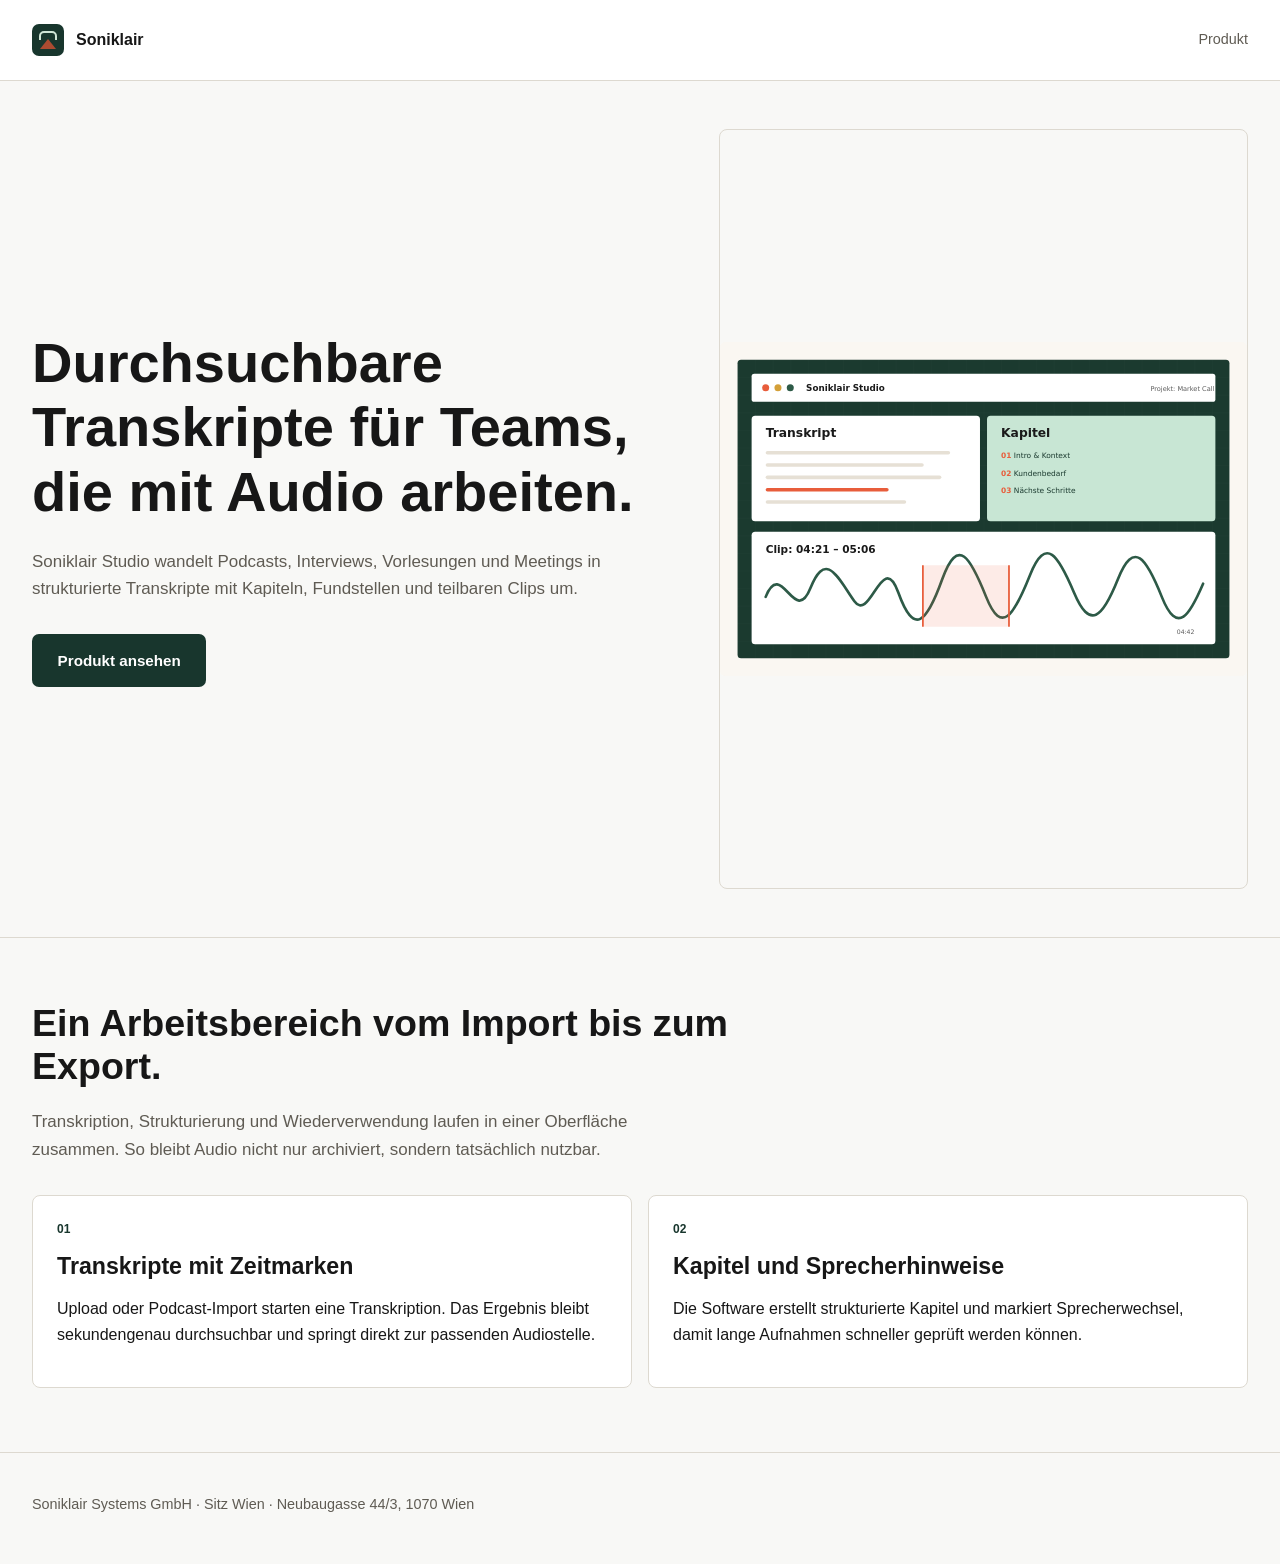
==== index.html @ b483c59d "add brand assets and landing page shell" ====
<!doctype html>
<html lang="de-AT">
  <head>
    <meta charset="utf-8">
    <meta name="viewport" content="width=device-width, initial-scale=1">
    <title>Soniklair Studio | Audio-Intelligence SaaS aus Wien</title>
    <meta name="description" content="Soniklair Studio transkribiert Podcasts, Meetings und Vorlesungen, erzeugt Kapitel und macht Clips teilbar.">
    <link rel="stylesheet" href="styles.css">
  </head>
  <body data-page="home">
    <header class="site-header">
      <nav class="nav">
        <a class="brand" href="index.html">
          <span class="brand-mark"></span>Soniklair
        </a>
        <div class="nav-links">
          <a href="#produkt">Produkt</a>
        </div>
      </nav>
    </header>

    <main id="main">
      <section class="hero band">
        <div class="hero-copy">
          <h1>Durchsuchbare Transkripte für Teams, die mit Audio arbeiten.</h1>
          <p class="lead">Soniklair Studio wandelt Podcasts, Interviews, Vorlesungen und Meetings in strukturierte Transkripte mit Kapiteln, Fundstellen und teilbaren Clips um.</p>
          <div class="hero-actions">
            <a class="button primary" href="#produkt">Produkt ansehen</a>
          </div>
        </div>
        <figure class="hero-media">
          <img src="assets/soniklair-studio.svg" alt="Stilisierte Oberfläche von Soniklair Studio mit Transkript, Kapiteln und Clip-Auswahl" width="1200" height="760">
        </figure>
      </section>

      <section class="band product" id="produkt">
        <div class="section-heading">
          <h2>Ein Arbeitsbereich vom Import bis zum Export.</h2>
          <p class="lead">Transkription, Strukturierung und Wiederverwendung laufen in einer Oberfläche zusammen. So bleibt Audio nicht nur archiviert, sondern tatsächlich nutzbar.</p>
        </div>
        <div class="feature-grid">
          <article>
            <span class="number">01</span>
            <h3>Transkripte mit Zeitmarken</h3>
            <p>Upload oder Podcast-Import starten eine Transkription. Das Ergebnis bleibt sekundengenau durchsuchbar und springt direkt zur passenden Audiostelle.</p>
          </article>
          <article>
            <span class="number">02</span>
            <h3>Kapitel und Sprecherhinweise</h3>
            <p>Die Software erstellt strukturierte Kapitel und markiert Sprecherwechsel, damit lange Aufnahmen schneller geprüft werden können.</p>
          </article>
        </div>
      </section>
    </main>

    <footer class="site-footer">
      <p>Soniklair Systems GmbH · Sitz Wien · Neubaugasse 44/3, 1070 Wien</p>
    </footer>
  </body>
</html>
---- styles.css ----
:root {
  color-scheme: light;
  --paper: #f8f8f6;
  --paper-2: #efeee9;
  --ink: #171717;
  --muted: #5f5b53;
  --line: #ddd9d0;
  --forest: #18362d;
  --forest-light: #2d5144;
  --mint: #cfe5d6;
  --surface: #ffffff;
  --max: 1280px;
  --radius: 8px;
  --font-sans: "Avenir Next", "Helvetica Neue", Helvetica, sans-serif;
  --font-serif: "Avenir Next", "Helvetica Neue", Helvetica, sans-serif;
}

* {
  box-sizing: border-box;
}

body {
  margin: 0;
  background: var(--paper);
  color: var(--ink);
  font-family: var(--font-sans);
  font-size: 16px;
  line-height: 1.6;
}

img {
  display: block;
  max-width: 100%;
}

a {
  color: var(--forest);
  text-decoration-thickness: 1px;
  text-underline-offset: 0.25em;
}

.site-header {
  position: sticky;
  top: 0;
  z-index: 10;
  border-bottom: 1px solid var(--line);
  background: rgba(255, 255, 255, 0.96);
}

.nav {
  max-width: var(--max);
  margin: 0 auto;
  padding: 1rem 2rem;
  display: flex;
  align-items: center;
  justify-content: space-between;
  gap: 1.5rem;
}

.brand {
  display: inline-flex;
  align-items: center;
  gap: 0.75rem;
  min-height: 48px;
  color: var(--ink);
  font-size: 1rem;
  font-weight: 700;
  text-decoration: none;
}

.brand-mark {
  position: relative;
  width: 32px;
  height: 32px;
  border-radius: 7px;
  background: var(--forest);
  overflow: hidden;
}

.brand-mark::before {
  content: "";
  position: absolute;
  inset: 7px;
  border: 2px solid var(--mint);
  border-radius: 5px;
  clip-path: polygon(0 0, 100% 0, 100% 50%, 0 50%);
}

.brand-mark::after {
  content: "";
  position: absolute;
  bottom: 7px;
  left: 50%;
  transform: translateX(-50%);
  width: 16px;
  height: 10px;
  background: #ab4b31;
  clip-path: polygon(0 100%, 50% 0, 100% 100%);
}

.nav-links {
  display: flex;
  gap: 1rem;
}

.nav-links a {
  color: var(--muted);
  font-size: 0.9rem;
  font-weight: 500;
  text-decoration: none;
}

.band {
  max-width: var(--max);
  margin: 0 auto;
  padding: 4rem 2rem;
}

.hero {
  display: grid;
  grid-template-columns: 1.1fr 0.9fr;
  align-items: center;
  gap: 2.5rem;
  padding-top: 3rem;
  padding-bottom: 3rem;
  border-bottom: 1px solid var(--line);
}

.hero-copy {
  max-width: 640px;
}

h1,
h2,
h3 {
  margin-top: 0;
  color: var(--ink);
  line-height: 1.15;
}

h1 {
  margin-bottom: 1.5rem;
  font-family: var(--font-serif);
  font-size: 3.5rem;
  font-weight: 650;
}

h2 {
  margin-bottom: 1.25rem;
  font-family: var(--font-serif);
  font-size: 2.35rem;
  font-weight: 650;
}

h3 {
  margin-bottom: 0.75rem;
  font-size: 1.45rem;
  font-weight: 600;
}

.lead {
  max-width: 640px;
  margin: 0 0 2rem;
  color: var(--muted);
  font-size: 1.06rem;
}

.button {
  min-height: 52px;
  display: inline-flex;
  align-items: center;
  justify-content: center;
  border-radius: 7px;
  padding: 0.9rem 1.6rem;
  background: var(--forest);
  color: white;
  font-size: 0.95rem;
  font-weight: 600;
  text-decoration: none;
}

.hero-media {
  margin: 0;
}

.hero-media img {
  border: 1px solid var(--line);
  border-radius: var(--radius);
}

.section-heading {
  max-width: 760px;
  margin-bottom: 2rem;
}

.feature-grid {
  display: grid;
  grid-template-columns: repeat(2, minmax(0, 1fr));
  gap: 1rem;
}

.feature-grid article {
  padding: 1.5rem;
  background: var(--surface);
  border: 1px solid var(--line);
  border-radius: var(--radius);
}

.number {
  display: block;
  margin-bottom: 0.9rem;
  color: var(--forest);
  font-size: 0.75rem;
  font-weight: 700;
}

.site-footer {
  max-width: var(--max);
  margin: 0 auto;
  padding: 2.5rem 2rem 3rem;
  border-top: 1px solid var(--line);
}

.site-footer p {
  margin: 0;
  color: var(--muted);
  font-size: 0.9rem;
}

@media (max-width: 960px) {
  .hero {
    grid-template-columns: 1fr;
  }
}

@media (max-width: 640px) {
  .band {
    padding: 3rem 1rem;
  }

  .nav {
    padding: 0.75rem 1rem;
  }

  .feature-grid {
    grid-template-columns: 1fr;
  }

  h1 {
    font-size: 2.5rem;
  }

  h2 {
    font-size: 1.9rem;
  }
}
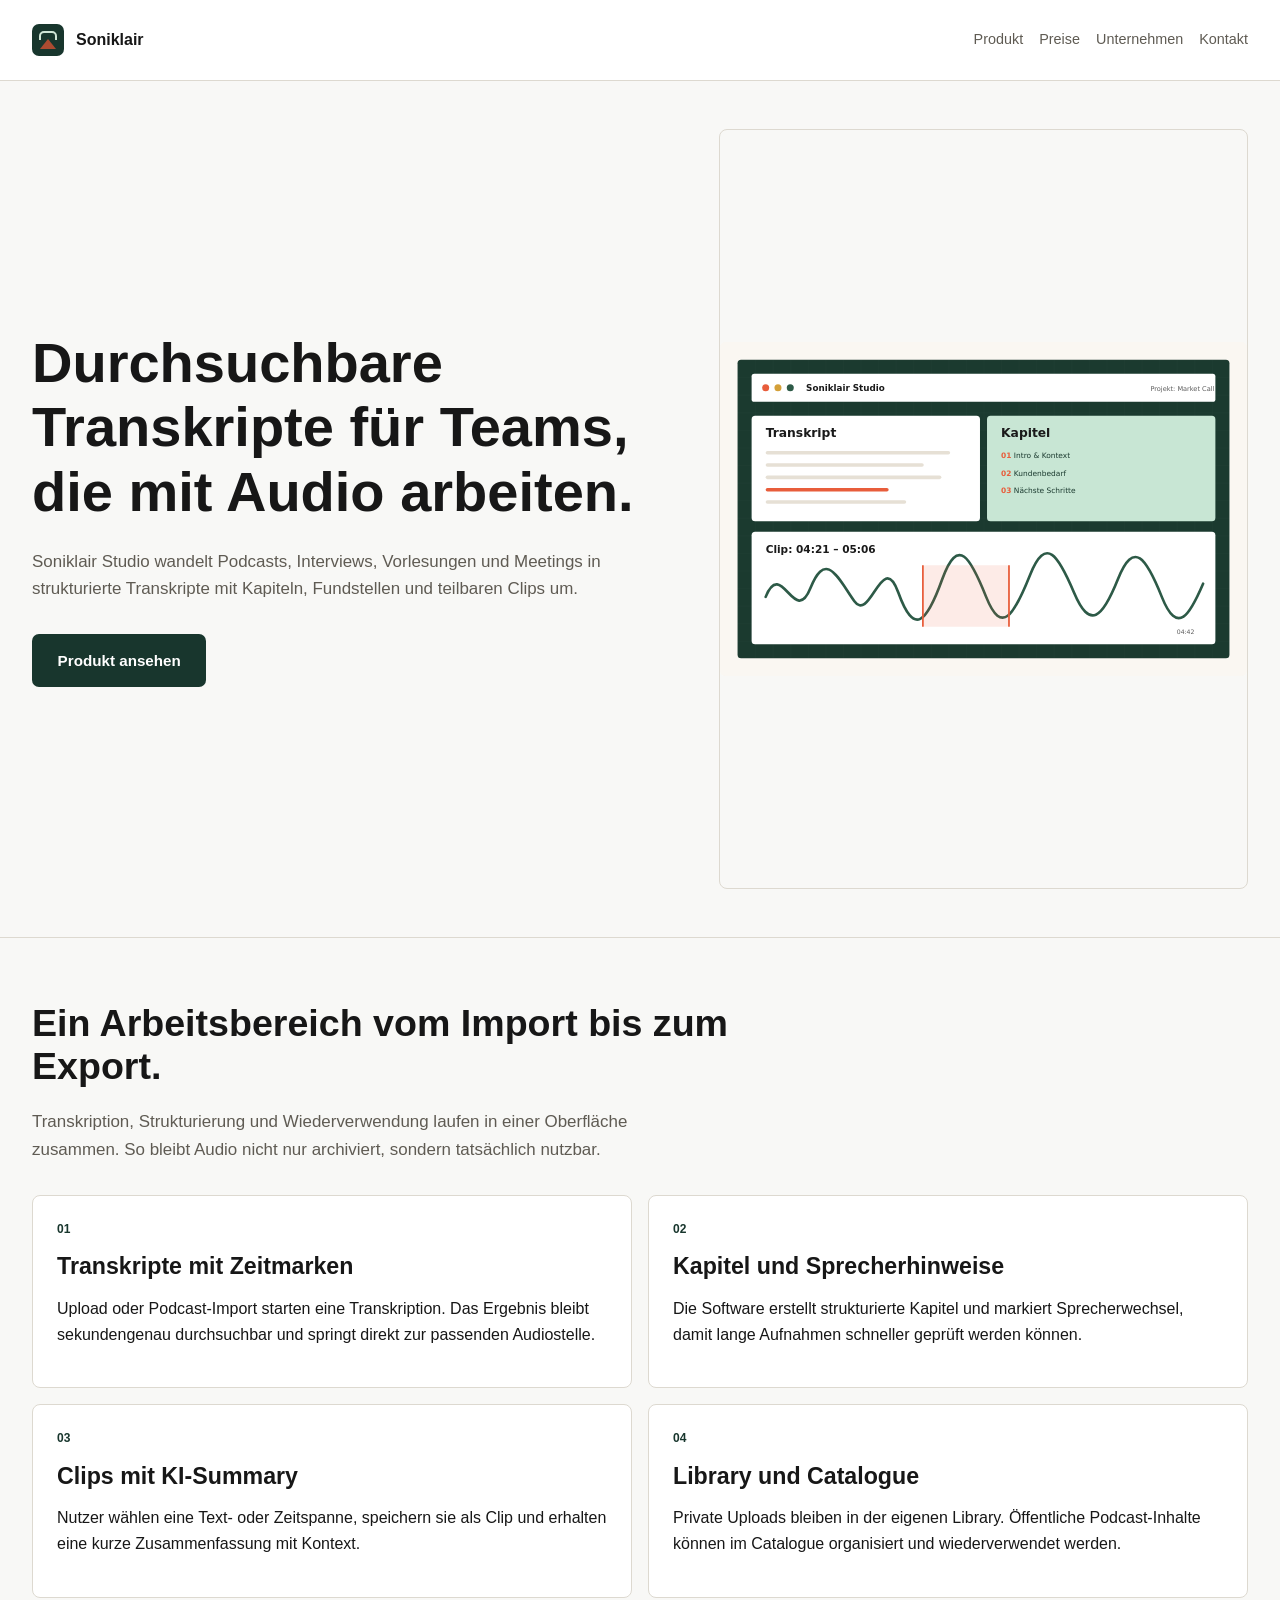
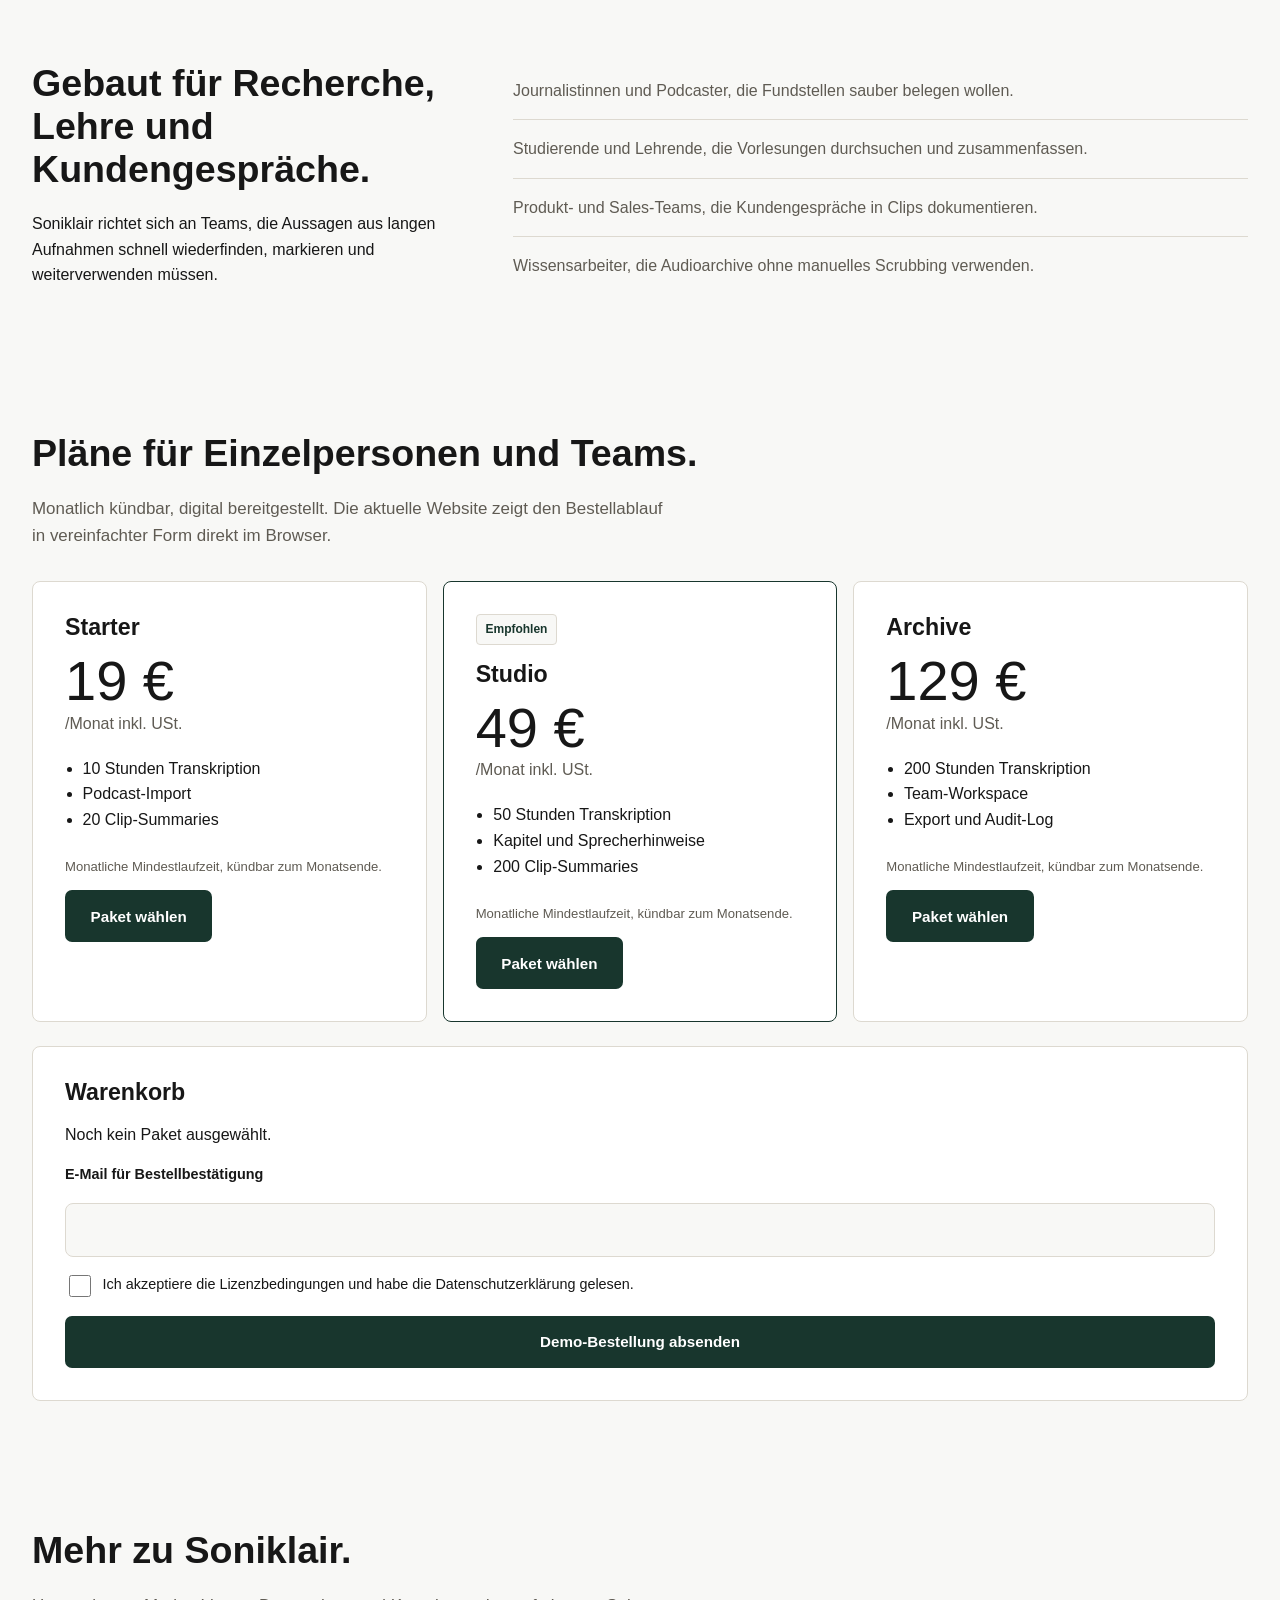
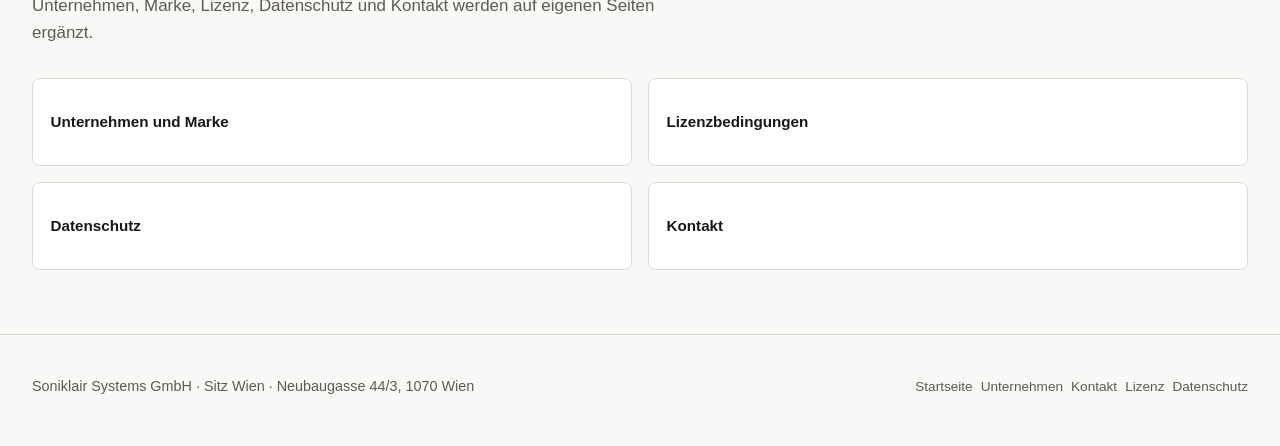
==== commit ee181447: "build pricing section and supporting pages nav" ====
--- a/index.html
+++ b/index.html
@@ -15,6 +15,9 @@
         </a>
         <div class="nav-links">
           <a href="#produkt">Produkt</a>
+          <a href="#shop">Preise</a>
+          <a href="about.html">Unternehmen</a>
+          <a href="contact.html">Kontakt</a>
         </div>
       </nav>
     </header>
@@ -49,12 +52,111 @@
             <h3>Kapitel und Sprecherhinweise</h3>
             <p>Die Software erstellt strukturierte Kapitel und markiert Sprecherwechsel, damit lange Aufnahmen schneller geprüft werden können.</p>
           </article>
+          <article>
+            <span class="number">03</span>
+            <h3>Clips mit KI-Summary</h3>
+            <p>Nutzer wählen eine Text- oder Zeitspanne, speichern sie als Clip und erhalten eine kurze Zusammenfassung mit Kontext.</p>
+          </article>
+          <article>
+            <span class="number">04</span>
+            <h3>Library und Catalogue</h3>
+            <p>Private Uploads bleiben in der eigenen Library. Öffentliche Podcast-Inhalte können im Catalogue organisiert und wiederverwendet werden.</p>
+          </article>
+        </div>
+      </section>
+
+      <section class="band proof">
+        <div>
+          <h2>Gebaut für Recherche, Lehre und Kundengespräche.</h2>
+          <p>Soniklair richtet sich an Teams, die Aussagen aus langen Aufnahmen schnell wiederfinden, markieren und weiterverwenden müssen.</p>
+        </div>
+        <ul class="proof-list">
+          <li>Journalistinnen und Podcaster, die Fundstellen sauber belegen wollen.</li>
+          <li>Studierende und Lehrende, die Vorlesungen durchsuchen und zusammenfassen.</li>
+          <li>Produkt- und Sales-Teams, die Kundengespräche in Clips dokumentieren.</li>
+          <li>Wissensarbeiter, die Audioarchive ohne manuelles Scrubbing verwenden.</li>
+        </ul>
+      </section>
+
+      <section class="band shop" id="shop">
+        <div class="section-heading">
+          <h2>Pläne für Einzelpersonen und Teams.</h2>
+          <p class="lead">Monatlich kündbar, digital bereitgestellt. Die aktuelle Website zeigt den Bestellablauf in vereinfachter Form direkt im Browser.</p>
+        </div>
+        <div class="pricing-grid">
+          <article class="price-card">
+            <h3>Starter</h3>
+            <p class="price">19 €<span>/Monat inkl. USt.</span></p>
+            <ul>
+              <li>10 Stunden Transkription</li>
+              <li>Podcast-Import</li>
+              <li>20 Clip-Summaries</li>
+            </ul>
+            <p class="price-term">Monatliche Mindestlaufzeit, kündbar zum Monatsende.</p>
+            <button class="button primary" type="button">Paket wählen</button>
+          </article>
+          <article class="price-card recommended">
+            <p class="badge">Empfohlen</p>
+            <h3>Studio</h3>
+            <p class="price">49 €<span>/Monat inkl. USt.</span></p>
+            <ul>
+              <li>50 Stunden Transkription</li>
+              <li>Kapitel und Sprecherhinweise</li>
+              <li>200 Clip-Summaries</li>
+            </ul>
+            <p class="price-term">Monatliche Mindestlaufzeit, kündbar zum Monatsende.</p>
+            <button class="button primary" type="button">Paket wählen</button>
+          </article>
+          <article class="price-card">
+            <h3>Archive</h3>
+            <p class="price">129 €<span>/Monat inkl. USt.</span></p>
+            <ul>
+              <li>200 Stunden Transkription</li>
+              <li>Team-Workspace</li>
+              <li>Export und Audit-Log</li>
+            </ul>
+            <p class="price-term">Monatliche Mindestlaufzeit, kündbar zum Monatsende.</p>
+            <button class="button primary" type="button">Paket wählen</button>
+          </article>
+        </div>
+        <aside class="checkout">
+          <h3>Warenkorb</h3>
+          <p>Noch kein Paket ausgewählt.</p>
+          <form class="checkout-form">
+            <label for="email">E-Mail für Bestellbestätigung</label>
+            <input id="email" name="email" type="email" autocomplete="email" required>
+            <label class="checkbox">
+              <input type="checkbox" required>
+              <span>Ich akzeptiere die Lizenzbedingungen und habe die Datenschutzerklärung gelesen.</span>
+            </label>
+            <button class="button primary" type="submit">Demo-Bestellung absenden</button>
+          </form>
+        </aside>
+      </section>
+
+      <section class="band compliance">
+        <div class="section-heading">
+          <h2>Mehr zu Soniklair.</h2>
+          <p class="lead">Unternehmen, Marke, Lizenz, Datenschutz und Kontakt werden auf eigenen Seiten ergänzt.</p>
+        </div>
+        <div class="compliance-grid">
+          <a href="about.html">Unternehmen und Marke</a>
+          <a href="license.html">Lizenzbedingungen</a>
+          <a href="privacy.html">Datenschutz</a>
+          <a href="contact.html">Kontakt</a>
         </div>
       </section>
     </main>
 
     <footer class="site-footer">
       <p>Soniklair Systems GmbH · Sitz Wien · Neubaugasse 44/3, 1070 Wien</p>
+      <nav>
+        <a href="index.html">Startseite</a>
+        <a href="about.html">Unternehmen</a>
+        <a href="contact.html">Kontakt</a>
+        <a href="license.html">Lizenz</a>
+        <a href="privacy.html">Datenschutz</a>
+      </nav>
     </footer>
   </body>
 </html>
--- a/styles.css
+++ b/styles.css
@@ -174,6 +174,8 @@
   padding: 0.9rem 1.6rem;
   background: var(--forest);
   color: white;
+  border: none;
+  cursor: pointer;
   font-size: 0.95rem;
   font-weight: 600;
   text-decoration: none;
@@ -214,10 +216,153 @@
   font-weight: 700;
 }
 
+.proof {
+  display: grid;
+  grid-template-columns: 0.75fr 1.25fr;
+  gap: 2.5rem;
+  padding-top: 0;
+}
+
+.proof-list {
+  margin: 0;
+  padding: 0;
+  list-style: none;
+}
+
+.proof-list li {
+  padding: 1rem 0;
+  border-bottom: 1px solid var(--line);
+  color: var(--muted);
+}
+
+.proof-list li:last-child {
+  border-bottom: none;
+}
+
+.pricing-grid {
+  display: grid;
+  grid-template-columns: repeat(3, minmax(0, 1fr));
+  gap: 1rem;
+}
+
+.price-card,
+.checkout,
+.compliance-grid a {
+  background: var(--surface);
+  border: 1px solid var(--line);
+  border-radius: var(--radius);
+}
+
+.price-card {
+  padding: 2rem;
+}
+
+.price-card.recommended {
+  border-color: var(--forest);
+}
+
+.badge {
+  display: inline-block;
+  margin: 0 0 1rem;
+  padding: 0.3rem 0.55rem;
+  border: 1px solid var(--line);
+  border-radius: 4px;
+  background: var(--paper);
+  color: var(--forest);
+  font-size: 0.75rem;
+  font-weight: 600;
+}
+
+.price {
+  margin: 0 0 1.5rem;
+  font-family: var(--font-serif);
+  font-size: 3.5rem;
+  line-height: 1;
+}
+
+.price span {
+  display: block;
+  margin-top: 0.4rem;
+  color: var(--muted);
+  font-family: var(--font-sans);
+  font-size: 1rem;
+}
+
+.price-card ul {
+  margin: 0 0 1.5rem;
+  padding-left: 1.1rem;
+}
+
+.price-term {
+  color: var(--muted);
+  font-size: 0.82rem;
+}
+
+.checkout {
+  margin-top: 1.5rem;
+  padding: 2rem;
+}
+
+.checkout-form {
+  display: grid;
+  gap: 1rem;
+}
+
+label {
+  font-size: 0.9rem;
+  font-weight: 600;
+}
+
+input {
+  width: 100%;
+  min-height: 52px;
+  padding: 0.85rem 1rem;
+  border: 1px solid var(--line);
+  border-radius: var(--radius);
+  background: var(--paper);
+  color: var(--ink);
+  font: inherit;
+}
+
+.checkbox {
+  display: grid;
+  grid-template-columns: 24px minmax(0, 1fr);
+  gap: 0.85rem;
+  align-items: start;
+  font-weight: 500;
+}
+
+.checkbox input {
+  width: 22px;
+  min-height: 22px;
+  margin-top: 0.1rem;
+}
+
+.compliance-grid {
+  display: grid;
+  grid-template-columns: repeat(2, minmax(0, 1fr));
+  gap: 1rem;
+}
+
+.compliance-grid a {
+  min-height: 88px;
+  display: flex;
+  align-items: center;
+  padding: 1rem 1.1rem;
+  color: var(--ink);
+  font-size: 0.95rem;
+  font-weight: 600;
+  text-decoration: none;
+}
+
 .site-footer {
   max-width: var(--max);
   margin: 0 auto;
   padding: 2.5rem 2rem 3rem;
+  display: flex;
+  align-items: center;
+  justify-content: space-between;
+  gap: 2rem;
   border-top: 1px solid var(--line);
 }
 
@@ -225,12 +370,30 @@
   margin: 0;
   color: var(--muted);
   font-size: 0.9rem;
+}
+
+.site-footer nav {
+  display: flex;
+  flex-wrap: wrap;
+  gap: 0.5rem;
+}
+
+.site-footer a {
+  color: var(--muted);
+  font-size: 0.85rem;
+  font-weight: 500;
+  text-decoration: none;
 }
 
 @media (max-width: 960px) {
   .hero {
     grid-template-columns: 1fr;
   }
+
+  .proof,
+  .pricing-grid {
+    grid-template-columns: 1fr;
+  }
 }
 
 @media (max-width: 640px) {
@@ -246,6 +409,10 @@
     grid-template-columns: 1fr;
   }
 
+  .compliance-grid {
+    grid-template-columns: 1fr;
+  }
+
   h1 {
     font-size: 2.5rem;
   }
@@ -253,4 +420,9 @@
   h2 {
     font-size: 1.9rem;
   }
-}
+
+  .site-footer {
+    flex-direction: column;
+    align-items: flex-start;
+  }
+}
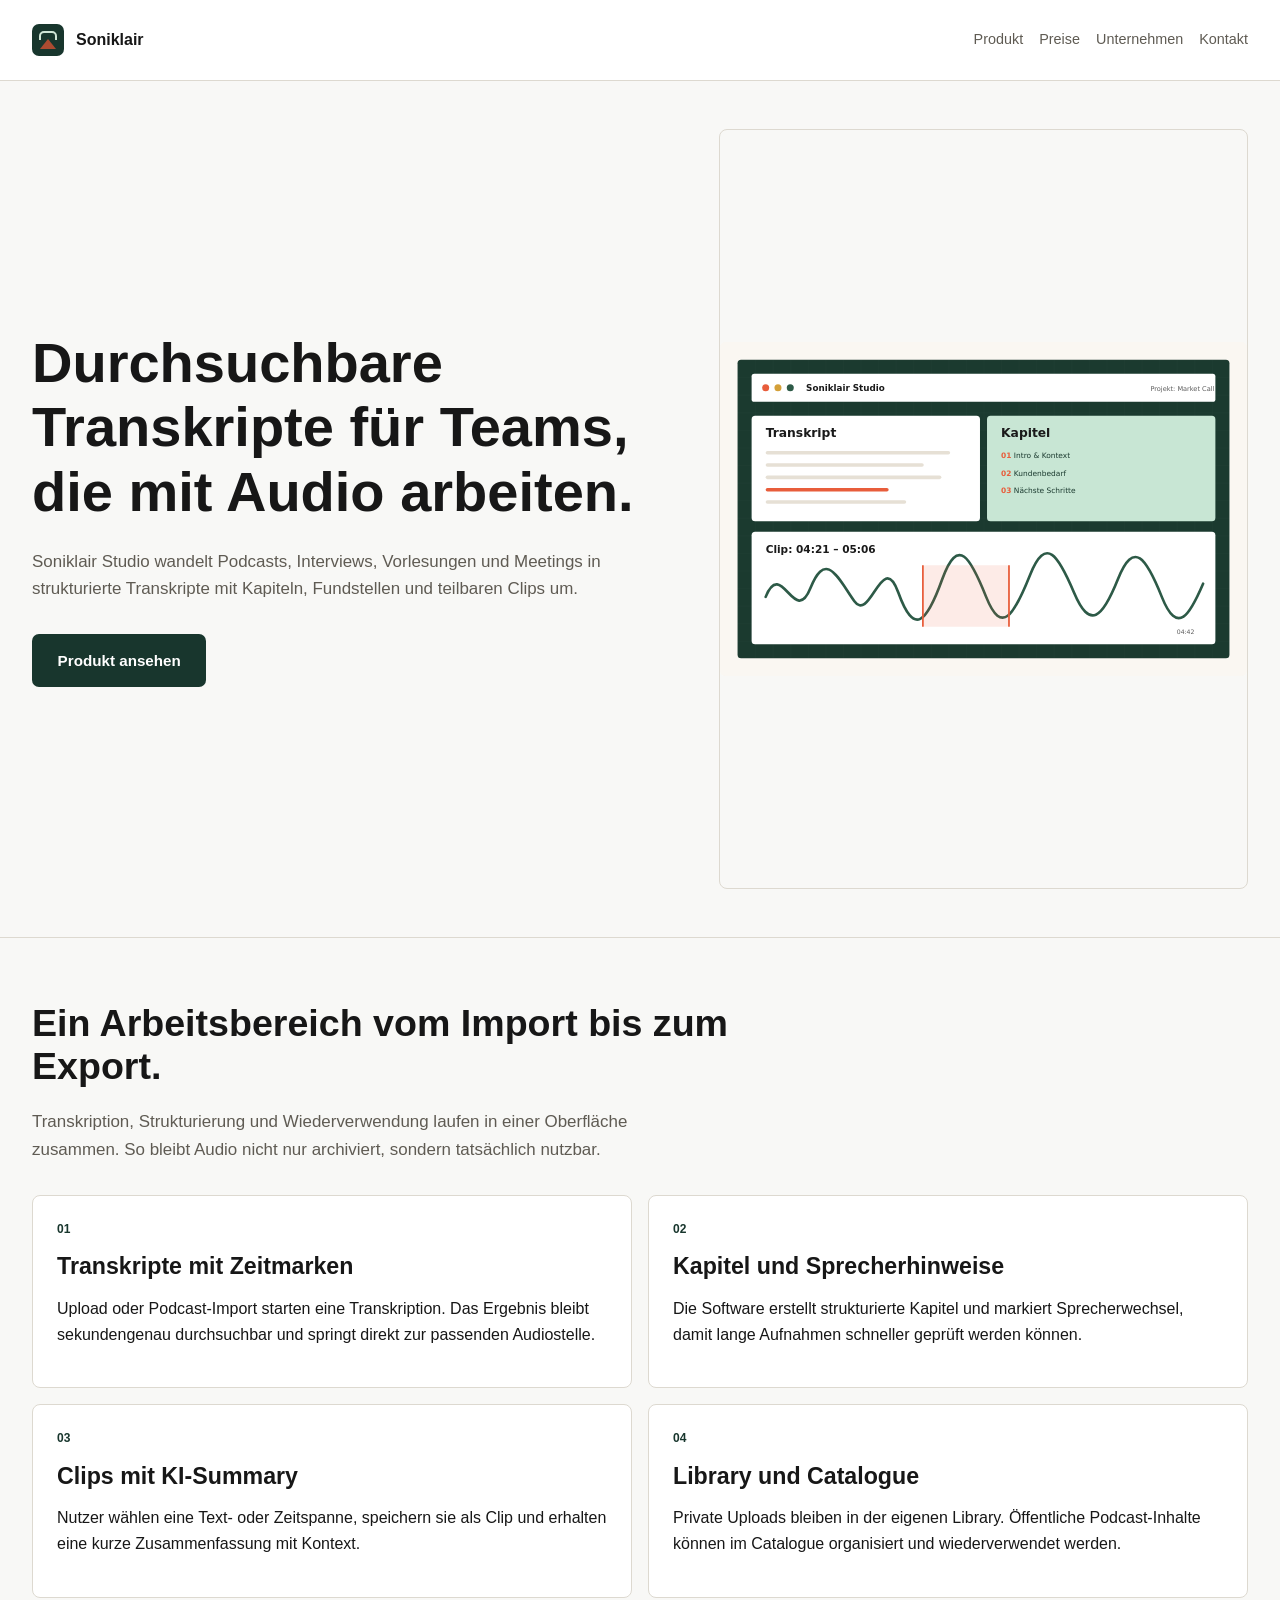
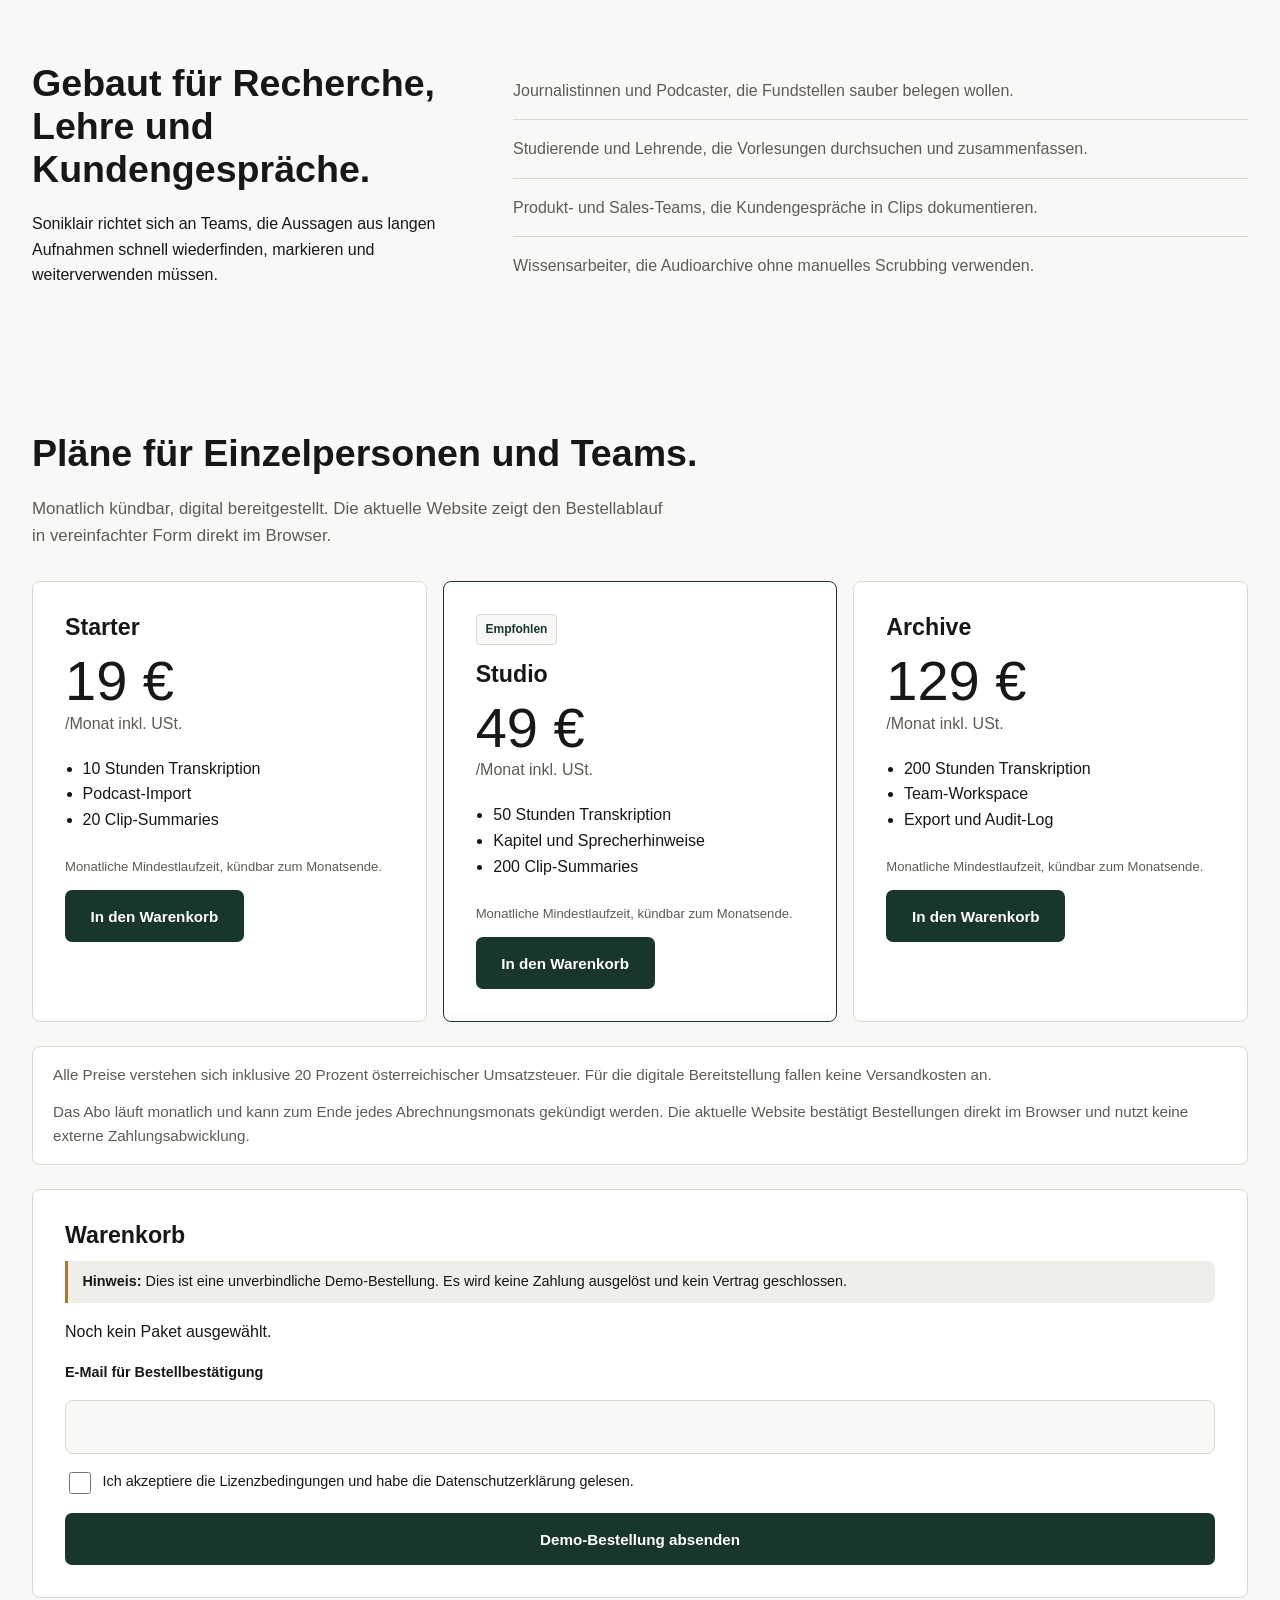
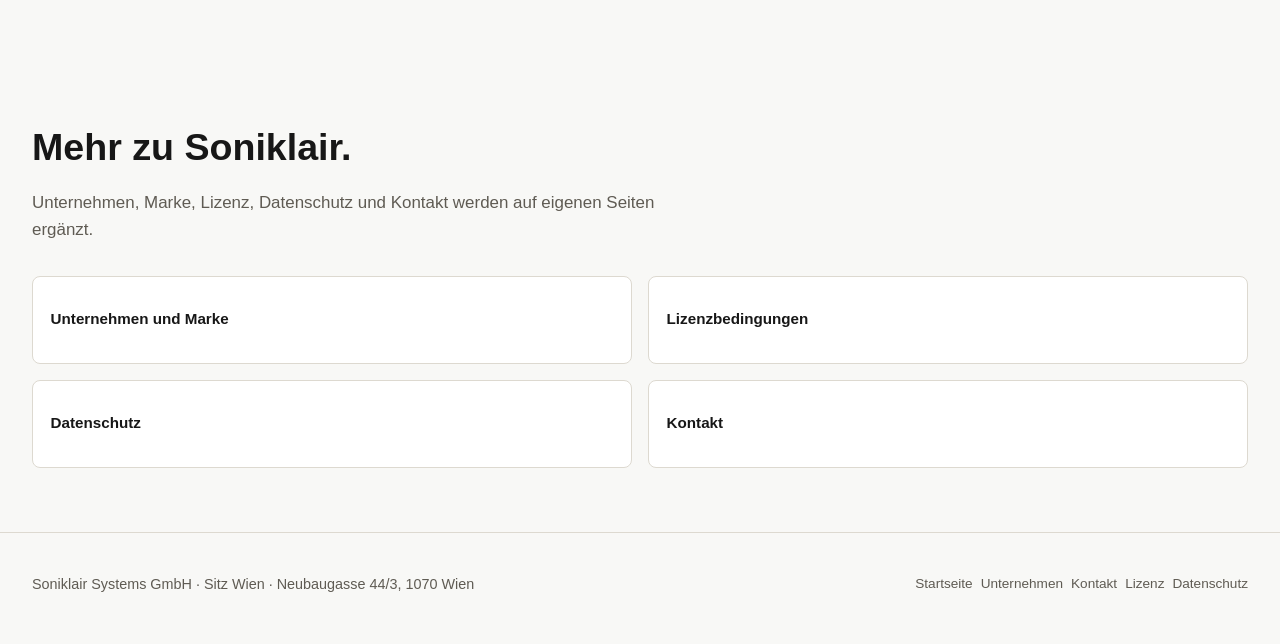
==== commit 737763de: "wire checkout demo interactions" ====
--- a/index.html
+++ b/index.html
@@ -84,7 +84,7 @@
           <p class="lead">Monatlich kündbar, digital bereitgestellt. Die aktuelle Website zeigt den Bestellablauf in vereinfachter Form direkt im Browser.</p>
         </div>
         <div class="pricing-grid">
-          <article class="price-card">
+          <article class="price-card" data-plan="Starter" data-price="19">
             <h3>Starter</h3>
             <p class="price">19 €<span>/Monat inkl. USt.</span></p>
             <ul>
@@ -93,9 +93,9 @@
               <li>20 Clip-Summaries</li>
             </ul>
             <p class="price-term">Monatliche Mindestlaufzeit, kündbar zum Monatsende.</p>
-            <button class="button primary" type="button">Paket wählen</button>
+            <button class="button primary add-plan" type="button">In den Warenkorb</button>
           </article>
-          <article class="price-card recommended">
+          <article class="price-card recommended" data-plan="Studio" data-price="49">
             <p class="badge">Empfohlen</p>
             <h3>Studio</h3>
             <p class="price">49 €<span>/Monat inkl. USt.</span></p>
@@ -105,9 +105,9 @@
               <li>200 Clip-Summaries</li>
             </ul>
             <p class="price-term">Monatliche Mindestlaufzeit, kündbar zum Monatsende.</p>
-            <button class="button primary" type="button">Paket wählen</button>
+            <button class="button primary add-plan" type="button">In den Warenkorb</button>
           </article>
-          <article class="price-card">
+          <article class="price-card" data-plan="Archive" data-price="129">
             <h3>Archive</h3>
             <p class="price">129 €<span>/Monat inkl. USt.</span></p>
             <ul>
@@ -116,21 +116,35 @@
               <li>Export und Audit-Log</li>
             </ul>
             <p class="price-term">Monatliche Mindestlaufzeit, kündbar zum Monatsende.</p>
-            <button class="button primary" type="button">Paket wählen</button>
+            <button class="button primary add-plan" type="button">In den Warenkorb</button>
           </article>
+        </div>
+        <div class="shop-legal-note">
+          <p>Alle Preise verstehen sich inklusive 20 Prozent österreichischer Umsatzsteuer. Für die digitale Bereitstellung fallen keine Versandkosten an.</p>
+          <p>Das Abo läuft monatlich und kann zum Ende jedes Abrechnungsmonats gekündigt werden. Die aktuelle Website bestätigt Bestellungen direkt im Browser und nutzt keine externe Zahlungsabwicklung.</p>
         </div>
         <aside class="checkout">
           <h3>Warenkorb</h3>
-          <p>Noch kein Paket ausgewählt.</p>
-          <form class="checkout-form">
+          <p class="checkout-demo-notice"><strong>Hinweis:</strong> Dies ist eine unverbindliche Demo-Bestellung. Es wird keine Zahlung ausgelöst und kein Vertrag geschlossen.</p>
+          <p id="cart-state">Noch kein Paket ausgewählt.</p>
+          <form class="checkout-form" id="checkout-form">
             <label for="email">E-Mail für Bestellbestätigung</label>
             <input id="email" name="email" type="email" autocomplete="email" required>
+            <div class="order-summary" id="order-summary" hidden>
+              <p class="order-summary-title">Bestellzusammenfassung</p>
+              <ul class="order-summary-list">
+                <li>Paket: <strong id="summary-plan">-</strong></li>
+                <li>Monatlicher Preis: <strong id="summary-price">-</strong> inkl. 20 % USt.</li>
+                <li>Mindestlaufzeit: monatlich, kündbar zum Monatsende</li>
+              </ul>
+            </div>
             <label class="checkbox">
               <input type="checkbox" required>
               <span>Ich akzeptiere die Lizenzbedingungen und habe die Datenschutzerklärung gelesen.</span>
             </label>
             <button class="button primary" type="submit">Demo-Bestellung absenden</button>
           </form>
+          <p class="form-message" id="order-message"></p>
         </aside>
       </section>
 
@@ -158,5 +172,6 @@
         <a href="privacy.html">Datenschutz</a>
       </nav>
     </footer>
+    <script src="script.js"></script>
   </body>
 </html>
--- a/styles.css
+++ b/styles.css
@@ -179,6 +179,11 @@
   font-size: 0.95rem;
   font-weight: 600;
   text-decoration: none;
+  transition: background 0.15s ease;
+}
+
+.button:hover {
+  background: var(--forest-light);
 }
 
 .hero-media {
@@ -298,9 +303,36 @@
   font-size: 0.82rem;
 }
 
+.shop-legal-note {
+  margin-top: 1.5rem;
+  padding: 1rem 1.25rem;
+  background: var(--surface);
+  border: 1px solid var(--line);
+  border-radius: var(--radius);
+  color: var(--muted);
+  font-size: 0.95rem;
+}
+
+.shop-legal-note p {
+  margin: 0 0 0.75rem;
+}
+
+.shop-legal-note p:last-child {
+  margin-bottom: 0;
+}
+
 .checkout {
   margin-top: 1.5rem;
   padding: 2rem;
+}
+
+.checkout-demo-notice {
+  margin: 0 0 1rem;
+  padding: 0.6rem 0.9rem;
+  background: var(--paper-2);
+  border-left: 3px solid #a47a2b;
+  border-radius: 0 var(--radius) var(--radius) 0;
+  font-size: 0.9rem;
 }
 
 .checkout-form {
@@ -336,6 +368,44 @@
   width: 22px;
   min-height: 22px;
   margin-top: 0.1rem;
+}
+
+.order-summary {
+  padding: 1rem 1.1rem;
+  background: var(--paper);
+  border: 1px solid var(--line);
+  border-radius: var(--radius);
+  font-size: 0.9rem;
+}
+
+.order-summary-title {
+  margin: 0 0 0.6rem;
+  color: var(--muted);
+  font-size: 0.85rem;
+  font-weight: 700;
+  text-transform: uppercase;
+}
+
+.order-summary-list {
+  display: grid;
+  gap: 0.35rem;
+  margin: 0;
+  padding: 0;
+  list-style: none;
+}
+
+.form-message {
+  min-height: 1.6rem;
+  padding: 0.75rem 1rem;
+  background: var(--mint);
+  border-radius: var(--radius);
+  color: var(--forest);
+  font-size: 0.9rem;
+  font-weight: 600;
+}
+
+.form-message:empty {
+  display: none;
 }
 
 .compliance-grid {
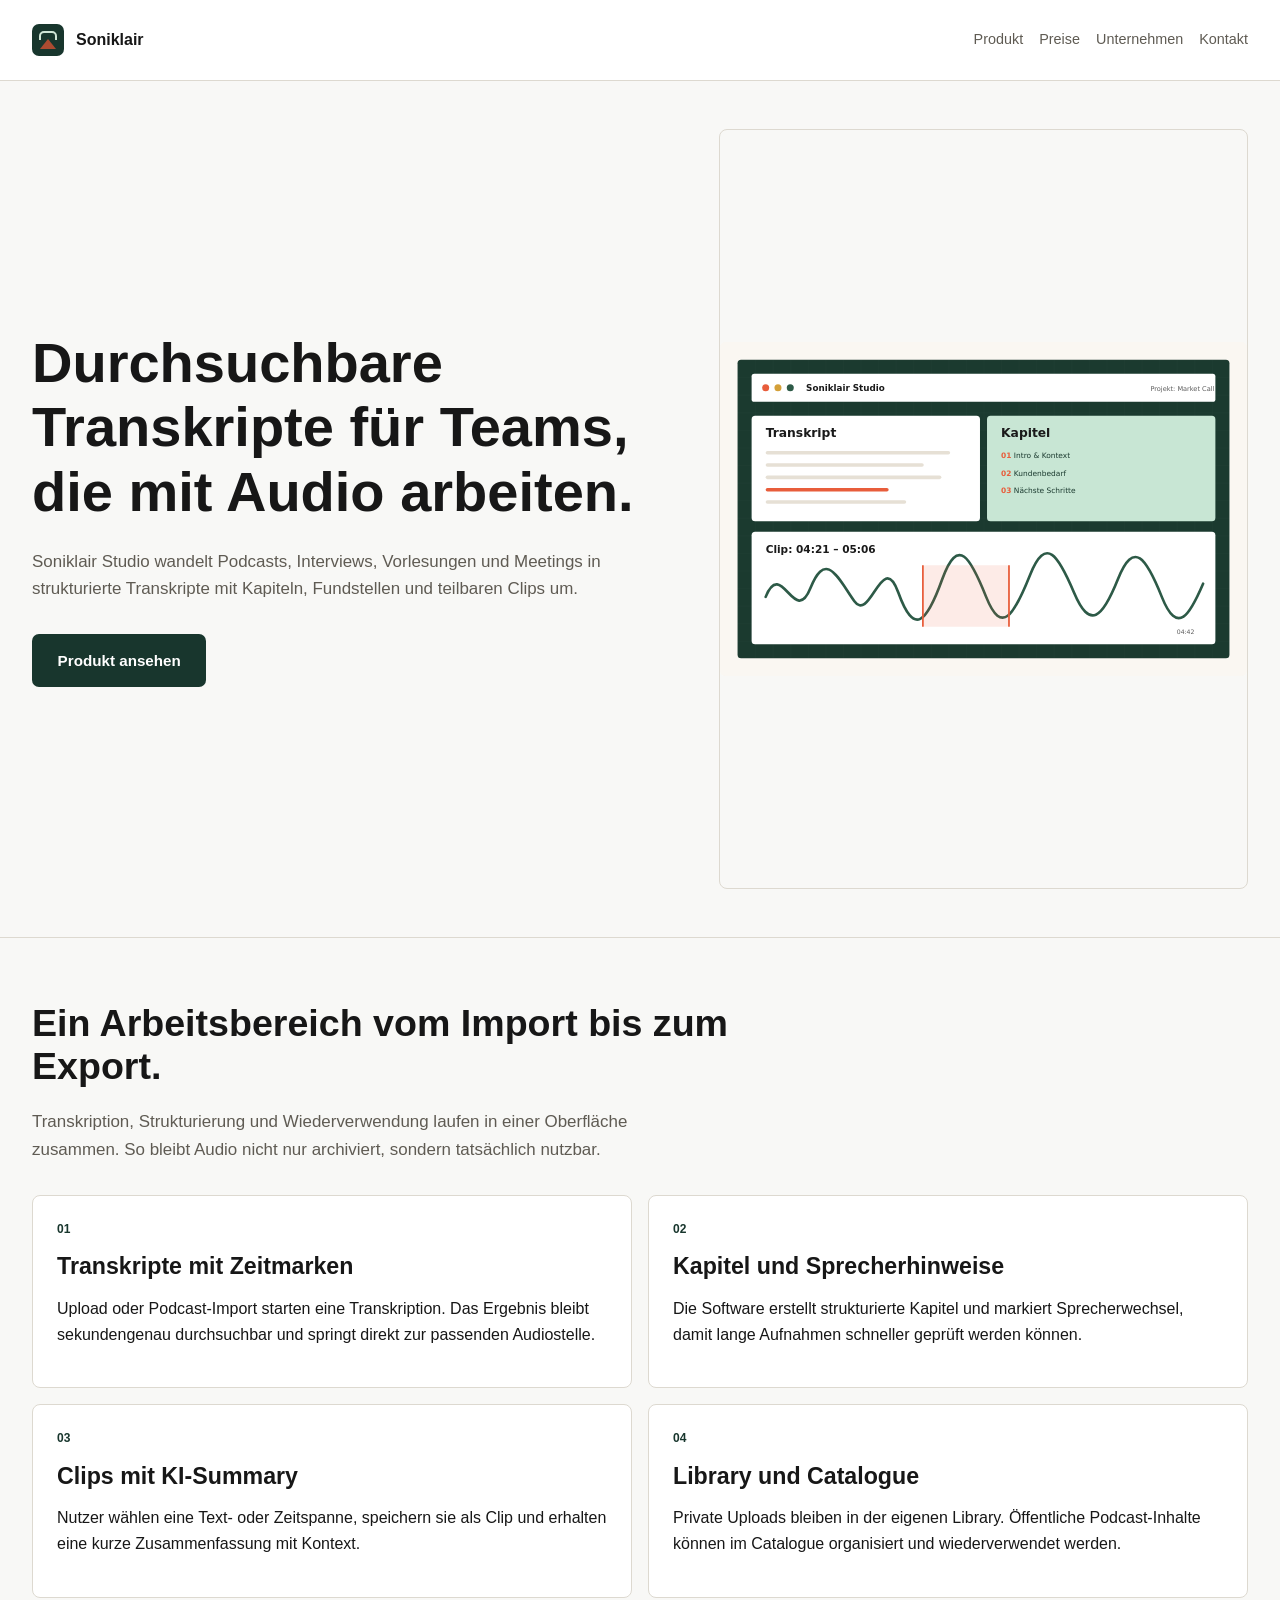
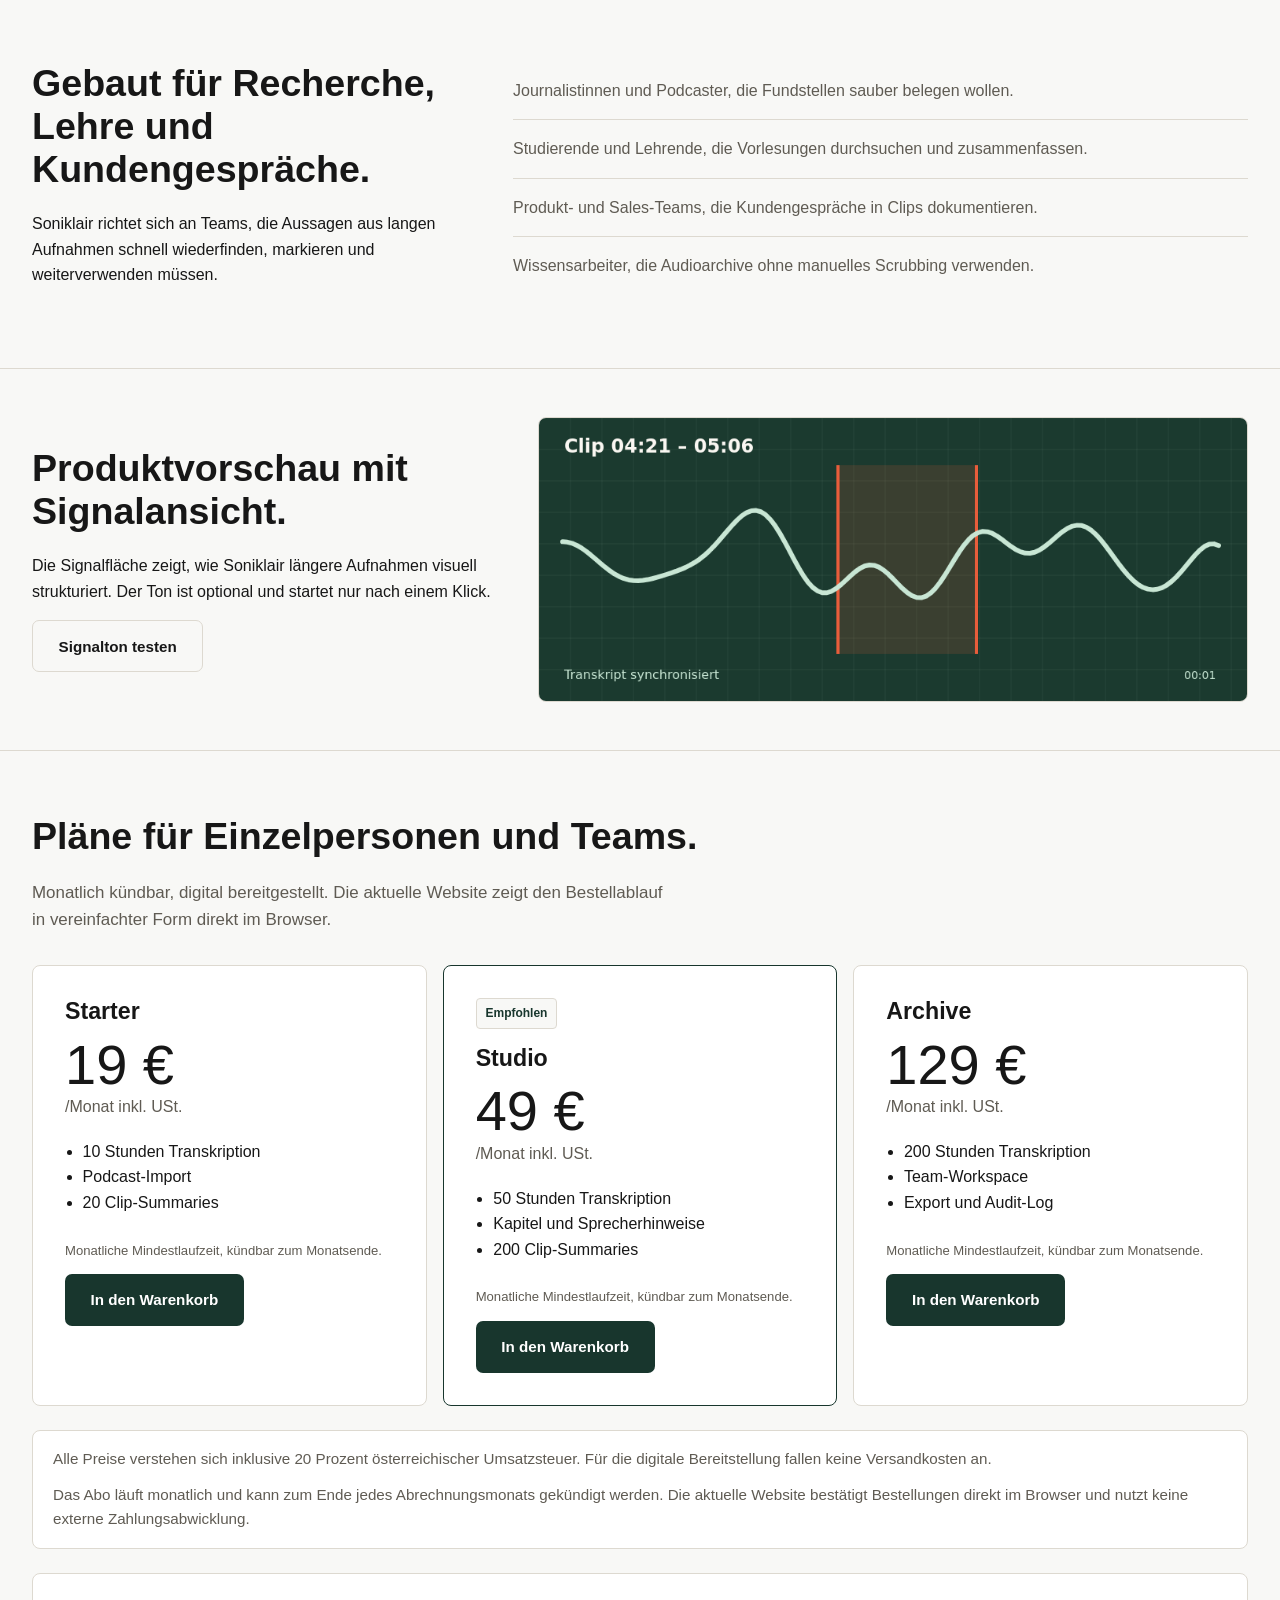
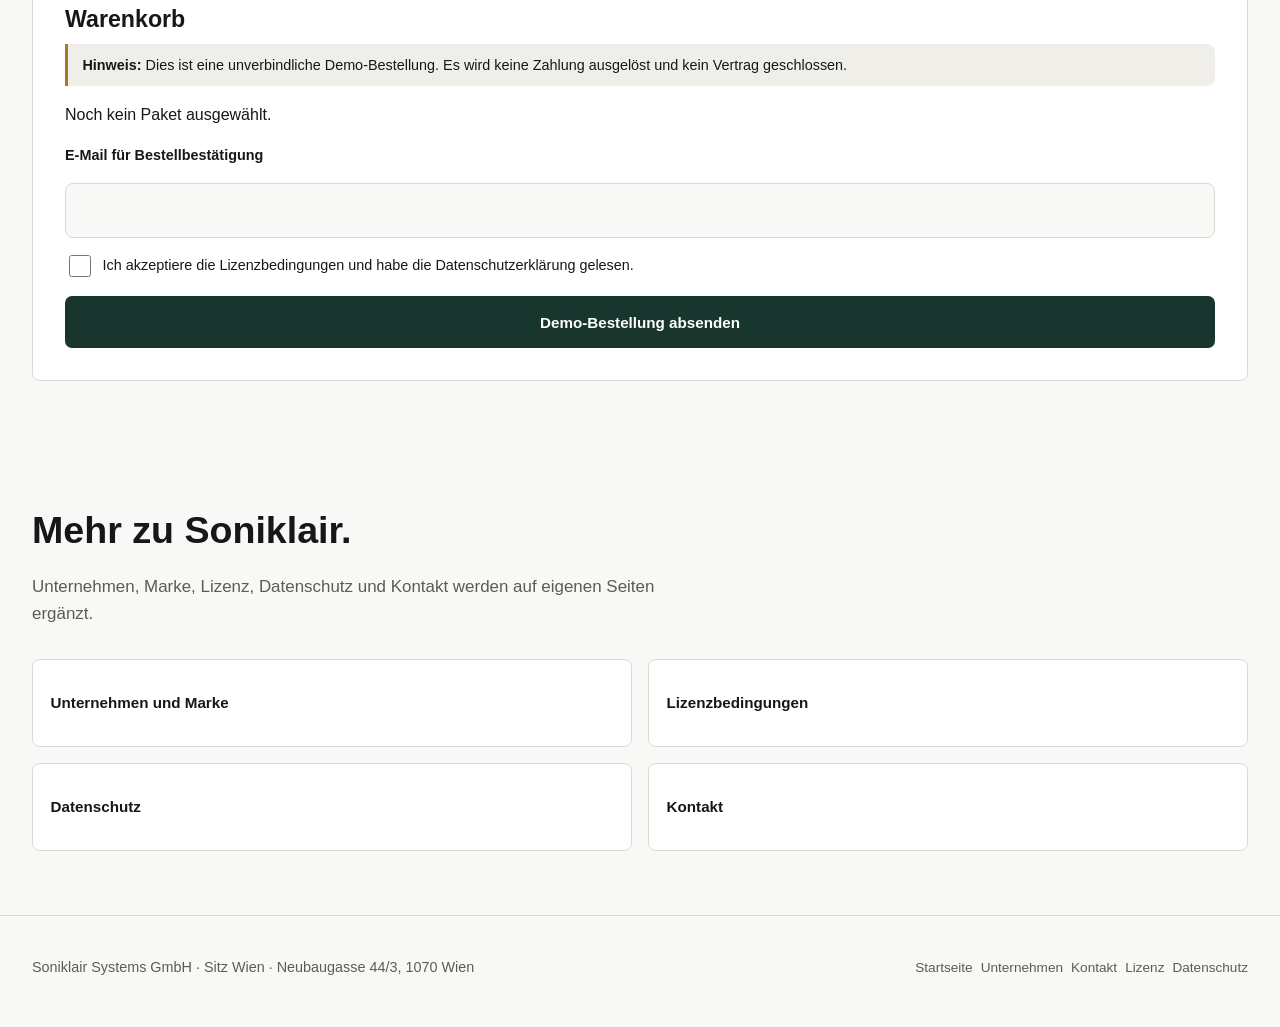
==== commit cd4c4129: "add interactive signal preview and mobile nav" ====
--- a/index.html
+++ b/index.html
@@ -13,7 +13,8 @@
         <a class="brand" href="index.html">
           <span class="brand-mark"></span>Soniklair
         </a>
-        <div class="nav-links">
+        <button class="nav-toggle" type="button">Menü</button>
+        <div class="nav-links" id="nav-links">
           <a href="#produkt">Produkt</a>
           <a href="#shop">Preise</a>
           <a href="about.html">Unternehmen</a>
@@ -76,6 +77,15 @@
           <li>Produkt- und Sales-Teams, die Kundengespräche in Clips dokumentieren.</li>
           <li>Wissensarbeiter, die Audioarchive ohne manuelles Scrubbing verwenden.</li>
         </ul>
+      </section>
+
+      <section class="band media-panel">
+        <div>
+          <h2>Produktvorschau mit Signalansicht.</h2>
+          <p>Die Signalfläche zeigt, wie Soniklair längere Aufnahmen visuell strukturiert. Der Ton ist optional und startet nur nach einem Klick.</p>
+          <button class="button secondary" id="play-sound" type="button">Signalton testen</button>
+        </div>
+        <canvas id="signal-canvas" width="900" height="360"></canvas>
       </section>
 
       <section class="band shop" id="shop">
--- a/styles.css
+++ b/styles.css
@@ -110,6 +110,19 @@
   text-decoration: none;
 }
 
+.nav-toggle {
+  display: none;
+  min-height: 44px;
+  padding: 0.5rem 1rem;
+  border: 2px solid var(--ink);
+  border-radius: var(--radius);
+  background: transparent;
+  color: var(--ink);
+  font: inherit;
+  font-weight: 600;
+  cursor: pointer;
+}
+
 .band {
   max-width: var(--max);
   margin: 0 auto;
@@ -186,6 +199,16 @@
   background: var(--forest-light);
 }
 
+.button.secondary {
+  background: transparent;
+  border: 1px solid var(--line);
+  color: var(--ink);
+}
+
+.button.secondary:hover {
+  background: var(--paper-2);
+}
+
 .hero-media {
   margin: 0;
 }
@@ -242,6 +265,24 @@
 
 .proof-list li:last-child {
   border-bottom: none;
+}
+
+.media-panel {
+  display: grid;
+  grid-template-columns: 0.8fr 1.2fr;
+  gap: 2rem;
+  align-items: center;
+  padding-top: 3rem;
+  padding-bottom: 3rem;
+  border-top: 1px solid var(--line);
+  border-bottom: 1px solid var(--line);
+}
+
+#signal-canvas {
+  width: 100%;
+  height: auto;
+  border: 1px solid var(--line);
+  border-radius: var(--radius);
 }
 
 .pricing-grid {
@@ -461,7 +502,8 @@
   }
 
   .proof,
-  .pricing-grid {
+  .pricing-grid,
+  .media-panel {
     grid-template-columns: 1fr;
   }
 }
@@ -475,6 +517,26 @@
     padding: 0.75rem 1rem;
   }
 
+  .nav {
+    flex-wrap: wrap;
+  }
+
+  .nav-toggle {
+    display: inline-flex;
+    align-items: center;
+  }
+
+  .nav-links {
+    display: none;
+    width: 100%;
+    flex-direction: column;
+    gap: 0.75rem;
+  }
+
+  .nav-links.is-open {
+    display: flex;
+  }
+
   .feature-grid {
     grid-template-columns: 1fr;
   }
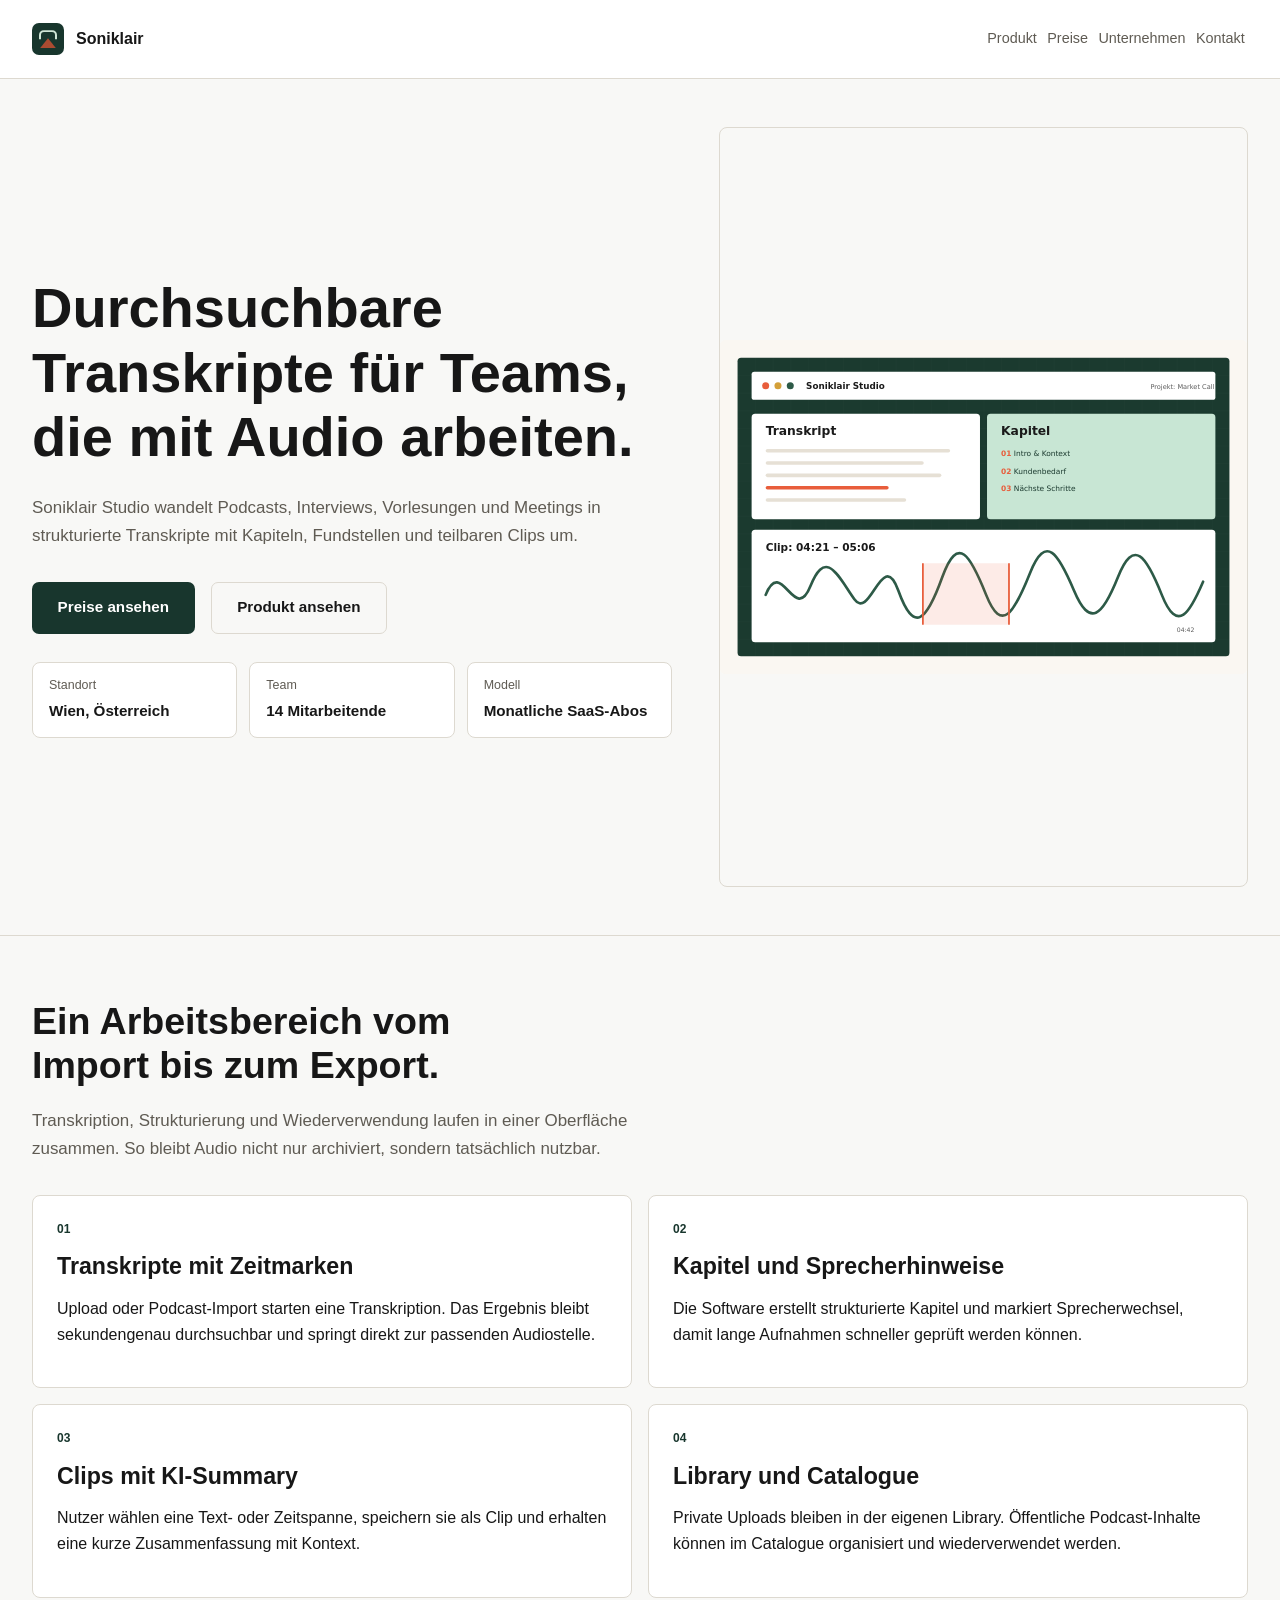
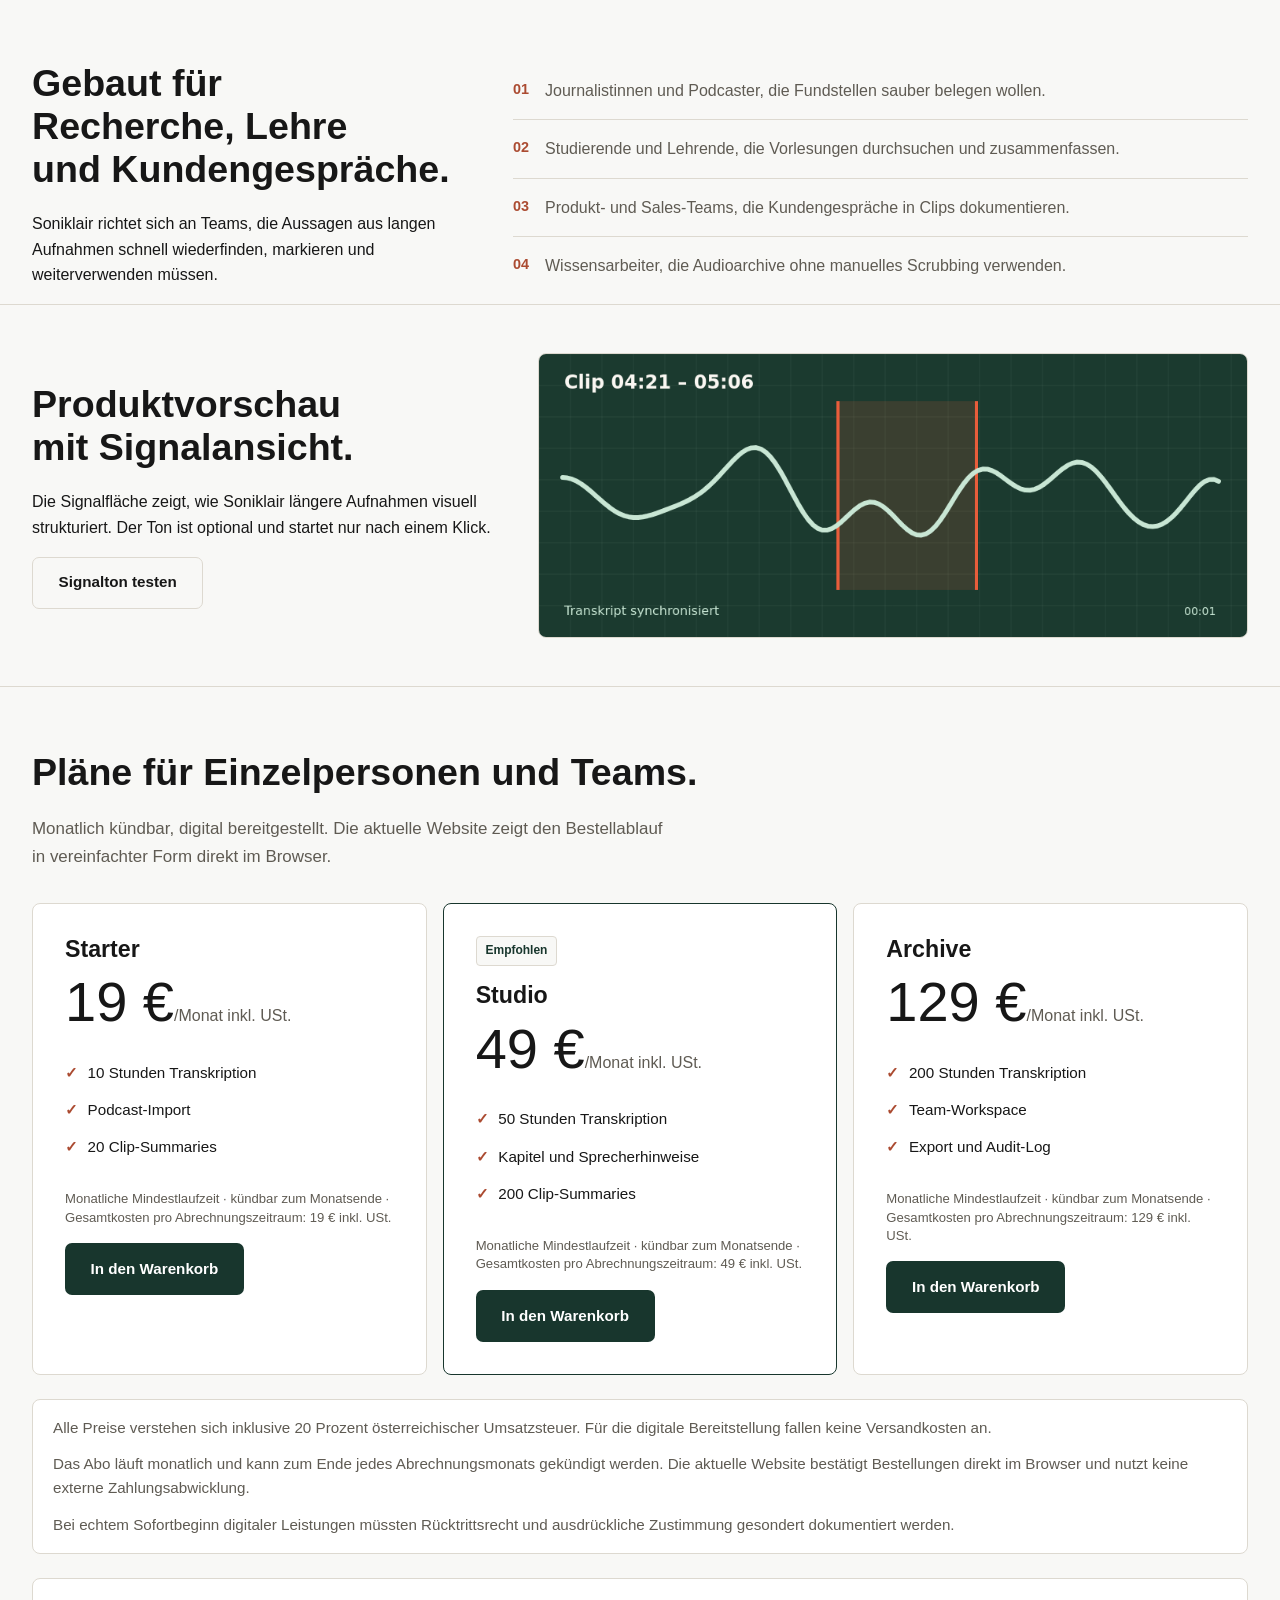
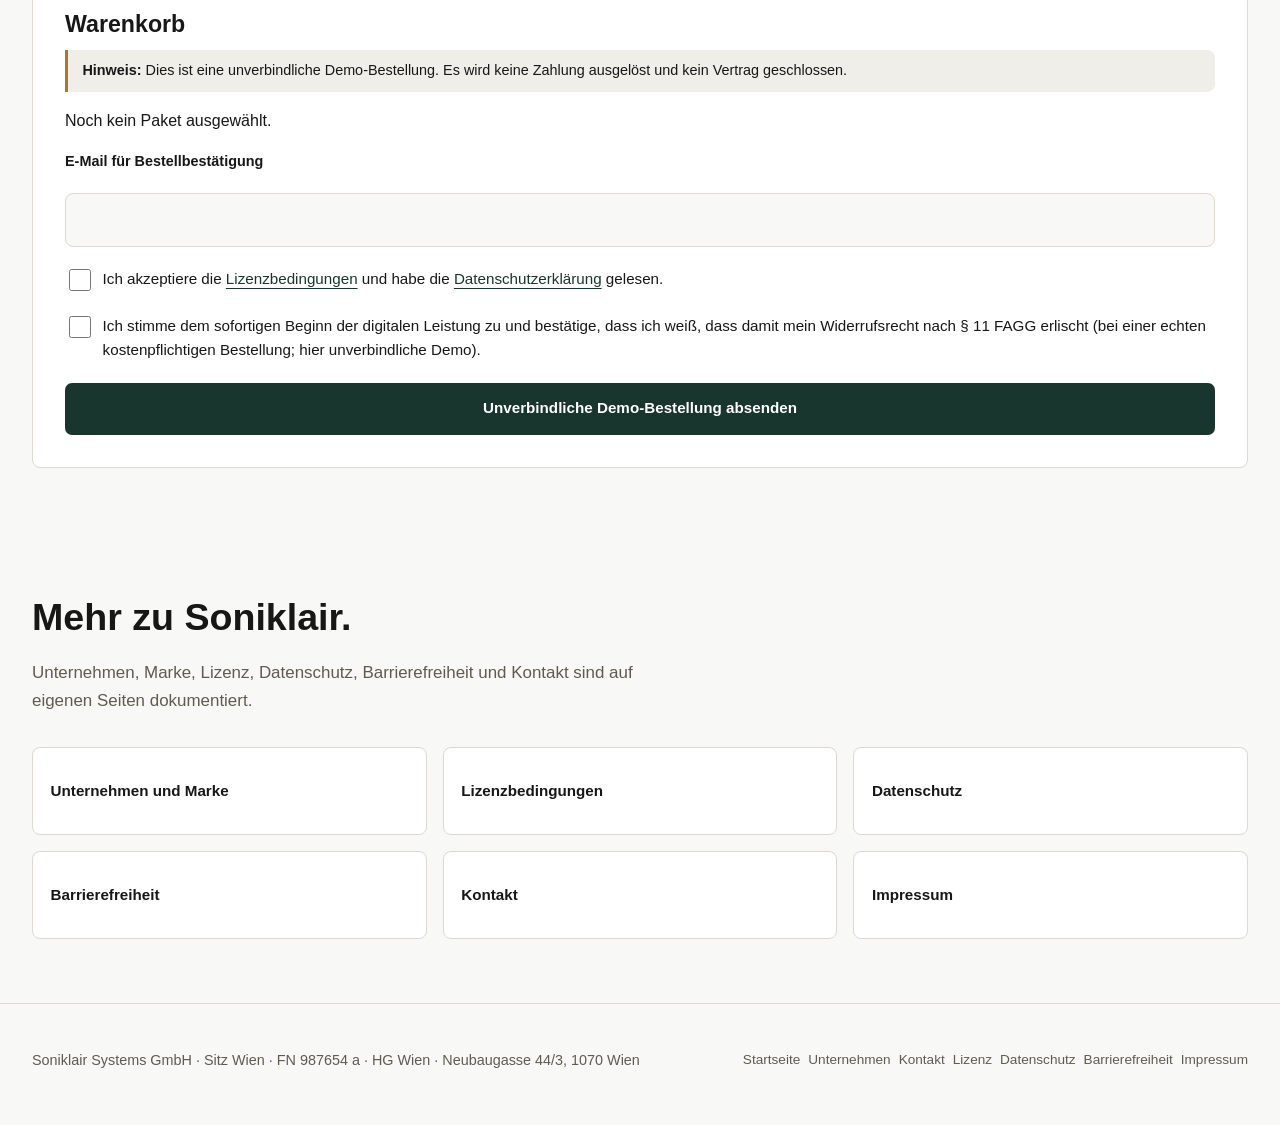
==== commit b0932ff7: "polish landing page layout and copy" ====
--- a/index.html
+++ b/index.html
@@ -15,8 +15,8 @@
         </a>
         <button class="nav-toggle" type="button">Menü</button>
         <div class="nav-links" id="nav-links">
-          <a href="#produkt">Produkt</a>
-          <a href="#shop">Preise</a>
+          <a href="index.html#produkt">Produkt</a>
+          <a href="index.html#shop">Preise</a>
           <a href="about.html">Unternehmen</a>
           <a href="contact.html">Kontakt</a>
         </div>
@@ -29,17 +29,23 @@
           <h1>Durchsuchbare Transkripte für Teams, die mit Audio arbeiten.</h1>
           <p class="lead">Soniklair Studio wandelt Podcasts, Interviews, Vorlesungen und Meetings in strukturierte Transkripte mit Kapiteln, Fundstellen und teilbaren Clips um.</p>
           <div class="hero-actions">
-            <a class="button primary" href="#produkt">Produkt ansehen</a>
+            <a class="button primary" href="#shop">Preise ansehen</a>
+            <a class="button secondary" href="#preview">Produkt ansehen</a>
           </div>
-        </div>
-        <figure class="hero-media">
+          <ul class="hero-meta">
+            <li><span>Standort</span>Wien, Österreich</li>
+            <li><span>Team</span>14 Mitarbeitende</li>
+            <li><span>Modell</span>Monatliche SaaS-Abos</li>
+          </ul>
+        </div>
+        <figure class="hero-media" id="preview">
           <img src="assets/soniklair-studio.svg" alt="Stilisierte Oberfläche von Soniklair Studio mit Transkript, Kapiteln und Clip-Auswahl" width="1200" height="760">
         </figure>
       </section>
 
       <section class="band product" id="produkt">
         <div class="section-heading">
-          <h2>Ein Arbeitsbereich vom Import bis zum Export.</h2>
+          <h2 id="produkt-title">Ein Arbeitsbereich vom Import bis zum Export.</h2>
           <p class="lead">Transkription, Strukturierung und Wiederverwendung laufen in einer Oberfläche zusammen. So bleibt Audio nicht nur archiviert, sondern tatsächlich nutzbar.</p>
         </div>
         <div class="feature-grid">
@@ -68,7 +74,7 @@
 
       <section class="band proof">
         <div>
-          <h2>Gebaut für Recherche, Lehre und Kundengespräche.</h2>
+          <h2 id="proof-title">Gebaut für Recherche, Lehre und Kundengespräche.</h2>
           <p>Soniklair richtet sich an Teams, die Aussagen aus langen Aufnahmen schnell wiederfinden, markieren und weiterverwenden müssen.</p>
         </div>
         <ul class="proof-list">
@@ -81,7 +87,7 @@
 
       <section class="band media-panel">
         <div>
-          <h2>Produktvorschau mit Signalansicht.</h2>
+          <h2 id="signal-title">Produktvorschau mit Signalansicht.</h2>
           <p>Die Signalfläche zeigt, wie Soniklair längere Aufnahmen visuell strukturiert. Der Ton ist optional und startet nur nach einem Klick.</p>
           <button class="button secondary" id="play-sound" type="button">Signalton testen</button>
         </div>
@@ -90,7 +96,7 @@
 
       <section class="band shop" id="shop">
         <div class="section-heading">
-          <h2>Pläne für Einzelpersonen und Teams.</h2>
+          <h2 id="shop-title">Pläne für Einzelpersonen und Teams.</h2>
           <p class="lead">Monatlich kündbar, digital bereitgestellt. Die aktuelle Website zeigt den Bestellablauf in vereinfachter Form direkt im Browser.</p>
         </div>
         <div class="pricing-grid">
@@ -102,7 +108,7 @@
               <li>Podcast-Import</li>
               <li>20 Clip-Summaries</li>
             </ul>
-            <p class="price-term">Monatliche Mindestlaufzeit, kündbar zum Monatsende.</p>
+            <p class="price-term">Monatliche Mindestlaufzeit · kündbar zum Monatsende · Gesamtkosten pro Abrechnungszeitraum: 19 € inkl. USt.</p>
             <button class="button primary add-plan" type="button">In den Warenkorb</button>
           </article>
           <article class="price-card recommended" data-plan="Studio" data-price="49">
@@ -114,7 +120,7 @@
               <li>Kapitel und Sprecherhinweise</li>
               <li>200 Clip-Summaries</li>
             </ul>
-            <p class="price-term">Monatliche Mindestlaufzeit, kündbar zum Monatsende.</p>
+            <p class="price-term">Monatliche Mindestlaufzeit · kündbar zum Monatsende · Gesamtkosten pro Abrechnungszeitraum: 49 € inkl. USt.</p>
             <button class="button primary add-plan" type="button">In den Warenkorb</button>
           </article>
           <article class="price-card" data-plan="Archive" data-price="129">
@@ -125,13 +131,14 @@
               <li>Team-Workspace</li>
               <li>Export und Audit-Log</li>
             </ul>
-            <p class="price-term">Monatliche Mindestlaufzeit, kündbar zum Monatsende.</p>
+            <p class="price-term">Monatliche Mindestlaufzeit · kündbar zum Monatsende · Gesamtkosten pro Abrechnungszeitraum: 129 € inkl. USt.</p>
             <button class="button primary add-plan" type="button">In den Warenkorb</button>
           </article>
         </div>
         <div class="shop-legal-note">
           <p>Alle Preise verstehen sich inklusive 20 Prozent österreichischer Umsatzsteuer. Für die digitale Bereitstellung fallen keine Versandkosten an.</p>
           <p>Das Abo läuft monatlich und kann zum Ende jedes Abrechnungsmonats gekündigt werden. Die aktuelle Website bestätigt Bestellungen direkt im Browser und nutzt keine externe Zahlungsabwicklung.</p>
+          <p>Bei echtem Sofortbeginn digitaler Leistungen müssten Rücktrittsrecht und ausdrückliche Zustimmung gesondert dokumentiert werden.</p>
         </div>
         <aside class="checkout">
           <h3>Warenkorb</h3>
@@ -143,16 +150,23 @@
             <div class="order-summary" id="order-summary" hidden>
               <p class="order-summary-title">Bestellzusammenfassung</p>
               <ul class="order-summary-list">
-                <li>Paket: <strong id="summary-plan">-</strong></li>
-                <li>Monatlicher Preis: <strong id="summary-price">-</strong> inkl. 20 % USt.</li>
+                <li>Paket: <strong id="summary-plan">–</strong></li>
+                <li>Monatlicher Preis: <strong id="summary-price">–</strong> inkl. 20 % USt., kein Versandkostenanteil</li>
                 <li>Mindestlaufzeit: monatlich, kündbar zum Monatsende</li>
+                <li>Leistungsbeginn: digitale Bereitstellung nach Vertragsschluss</li>
+                <li>Widerrufsrecht: 14 Tage; entfällt bei sofortigem digitalem Leistungsbeginn nur mit ausdrücklicher Zustimmung</li>
+                <li><a href="license.html">Lizenzbedingungen</a> · <a href="privacy.html">Datenschutz</a> · <a href="license.html#widerrufsbelehrung">Widerrufsbelehrung</a></li>
               </ul>
             </div>
             <label class="checkbox">
               <input type="checkbox" required>
-              <span>Ich akzeptiere die Lizenzbedingungen und habe die Datenschutzerklärung gelesen.</span>
+              <span>Ich akzeptiere die <a href="license.html">Lizenzbedingungen</a> und habe die <a href="privacy.html">Datenschutzerklärung</a> gelesen.</span>
             </label>
-            <button class="button primary" type="submit">Demo-Bestellung absenden</button>
+            <label class="checkbox">
+              <input type="checkbox" id="withdrawal-consent">
+              <span>Ich stimme dem sofortigen Beginn der digitalen Leistung zu und bestätige, dass ich weiß, dass damit mein Widerrufsrecht nach § 11 FAGG erlischt (bei einer echten kostenpflichtigen Bestellung; hier unverbindliche Demo).</span>
+            </label>
+            <button class="button primary" type="submit">Unverbindliche Demo-Bestellung absenden</button>
           </form>
           <p class="form-message" id="order-message"></p>
         </aside>
@@ -160,26 +174,30 @@
 
       <section class="band compliance">
         <div class="section-heading">
-          <h2>Mehr zu Soniklair.</h2>
-          <p class="lead">Unternehmen, Marke, Lizenz, Datenschutz und Kontakt werden auf eigenen Seiten ergänzt.</p>
+          <h2 id="compliance-title">Mehr zu Soniklair.</h2>
+          <p class="lead">Unternehmen, Marke, Lizenz, Datenschutz, Barrierefreiheit und Kontakt sind auf eigenen Seiten dokumentiert.</p>
         </div>
         <div class="compliance-grid">
           <a href="about.html">Unternehmen und Marke</a>
           <a href="license.html">Lizenzbedingungen</a>
           <a href="privacy.html">Datenschutz</a>
+          <a href="accessibility.html">Barrierefreiheit</a>
           <a href="contact.html">Kontakt</a>
+          <a href="impressum.html">Impressum</a>
         </div>
       </section>
     </main>
 
     <footer class="site-footer">
-      <p>Soniklair Systems GmbH · Sitz Wien · Neubaugasse 44/3, 1070 Wien</p>
+      <p>Soniklair Systems GmbH · Sitz Wien · FN 987654 a · HG Wien · Neubaugasse 44/3, 1070 Wien</p>
       <nav>
         <a href="index.html">Startseite</a>
         <a href="about.html">Unternehmen</a>
         <a href="contact.html">Kontakt</a>
         <a href="license.html">Lizenz</a>
         <a href="privacy.html">Datenschutz</a>
+        <a href="accessibility.html">Barrierefreiheit</a>
+        <a href="impressum.html">Impressum</a>
       </nav>
     </footer>
     <script src="script.js"></script>
--- a/styles.css
+++ b/styles.css
@@ -2,21 +2,30 @@
   color-scheme: light;
   --paper: #f8f8f6;
   --paper-2: #efeee9;
+  --paper-3: #e4e2db;
   --ink: #171717;
   --muted: #5f5b53;
   --line: #ddd9d0;
   --forest: #18362d;
   --forest-light: #2d5144;
   --mint: #cfe5d6;
+  --coral: #ab4b31;
+  --amber: #a47a2b;
+  --focus: #005fcc;
   --surface: #ffffff;
   --max: 1280px;
   --radius: 8px;
+  --radius-lg: 8px;
   --font-sans: "Avenir Next", "Helvetica Neue", Helvetica, sans-serif;
   --font-serif: "Avenir Next", "Helvetica Neue", Helvetica, sans-serif;
 }
 
 * {
   box-sizing: border-box;
+}
+
+html {
+  scroll-behavior: smooth;
 }
 
 body {
@@ -26,9 +35,11 @@
   font-family: var(--font-sans);
   font-size: 16px;
   line-height: 1.6;
-}
-
-img {
+  font-optical-sizing: auto;
+}
+
+img,
+canvas {
   display: block;
   max-width: 100%;
 }
@@ -37,12 +48,18 @@
   color: var(--forest);
   text-decoration-thickness: 1px;
   text-underline-offset: 0.25em;
+  transition: color 0.15s ease, text-decoration-color 0.15s ease;
+}
+
+a:hover {
+  color: var(--coral);
+  text-decoration-color: var(--coral);
 }
 
 .site-header {
   position: sticky;
   top: 0;
-  z-index: 10;
+  z-index: 50;
   border-bottom: 1px solid var(--line);
   background: rgba(255, 255, 255, 0.96);
 }
@@ -50,7 +67,7 @@
 .nav {
   max-width: var(--max);
   margin: 0 auto;
-  padding: 1rem 2rem;
+  padding: 0.95rem 2rem;
   display: flex;
   align-items: center;
   justify-content: space-between;
@@ -66,6 +83,12 @@
   font-size: 1rem;
   font-weight: 700;
   text-decoration: none;
+  transition: opacity 0.15s ease;
+}
+
+.brand:hover {
+  opacity: 0.7;
+  color: var(--ink);
 }
 
 .brand-mark {
@@ -94,33 +117,59 @@
   transform: translateX(-50%);
   width: 16px;
   height: 10px;
-  background: #ab4b31;
+  background: var(--coral);
   clip-path: polygon(0 100%, 50% 0, 100% 100%);
 }
 
 .nav-links {
   display: flex;
-  gap: 1rem;
+  align-items: center;
+  gap: 0.25rem;
+  flex-wrap: wrap;
+  justify-content: flex-end;
 }
 
 .nav-links a {
+  min-height: 44px;
+  display: inline-flex;
+  align-items: center;
+  padding: 0.5rem 0.2rem;
+  border-radius: 0;
   color: var(--muted);
   font-size: 0.9rem;
   font-weight: 500;
   text-decoration: none;
+  transition: color 0.15s ease, border-color 0.15s ease;
+  border-bottom: 1px solid transparent;
+}
+
+.nav-links a:hover {
+  color: var(--ink);
+  border-color: var(--line);
+}
+
+.nav-links a[aria-current="page"] {
+  color: var(--ink);
+  border-color: var(--ink);
 }
 
 .nav-toggle {
   display: none;
   min-height: 44px;
-  padding: 0.5rem 1rem;
   border: 2px solid var(--ink);
   border-radius: var(--radius);
   background: transparent;
   color: var(--ink);
   font: inherit;
   font-weight: 600;
+  padding: 0.5rem 1rem;
   cursor: pointer;
+  transition: background 0.15s ease, color 0.15s ease;
+}
+
+.nav-toggle:hover {
+  background: var(--ink);
+  color: var(--paper);
 }
 
 .band {
@@ -130,6 +179,7 @@
 }
 
 .hero {
+  min-height: auto;
   display: grid;
   grid-template-columns: 1.1fr 0.9fr;
   align-items: center;
@@ -143,31 +193,44 @@
   max-width: 640px;
 }
 
-h1,
-h2,
-h3 {
+.feature-grid article {
+  animation: none;
+}
+
+h1, h2, h3 {
   margin-top: 0;
   color: var(--ink);
+  font-weight: 400;
   line-height: 1.15;
 }
 
 h1 {
+  font-family: var(--font-serif);
   margin-bottom: 1.5rem;
-  font-family: var(--font-serif);
   font-size: 3.5rem;
   font-weight: 650;
+  letter-spacing: 0;
+  text-wrap: balance;
+}
+
+h1 em {
+  font-style: inherit;
+  color: inherit;
 }
 
 h2 {
+  font-family: var(--font-serif);
   margin-bottom: 1.25rem;
-  font-family: var(--font-serif);
   font-size: 2.35rem;
   font-weight: 650;
+  letter-spacing: 0;
+  text-wrap: balance;
 }
 
 h3 {
   margin-bottom: 0.75rem;
   font-size: 1.45rem;
+  font-family: var(--font-sans);
   font-weight: 600;
 }
 
@@ -176,6 +239,39 @@
   margin: 0 0 2rem;
   color: var(--muted);
   font-size: 1.06rem;
+  line-height: 1.65;
+}
+
+.hero-actions {
+  display: flex;
+  flex-wrap: wrap;
+  gap: 1rem;
+}
+
+.hero-meta {
+  display: grid;
+  grid-template-columns: repeat(3, minmax(0, 1fr));
+  gap: 0.75rem;
+  margin: 1.75rem 0 0;
+  padding: 0;
+  list-style: none;
+}
+
+.hero-meta li {
+  padding: 0.85rem 1rem;
+  background: var(--surface);
+  border: 1px solid var(--line);
+  border-radius: var(--radius);
+  font-size: 0.95rem;
+  font-weight: 600;
+}
+
+.hero-meta span {
+  display: block;
+  margin-bottom: 0.2rem;
+  color: var(--muted);
+  font-size: 0.78rem;
+  font-weight: 500;
 }
 
 .button {
@@ -183,39 +279,58 @@
   display: inline-flex;
   align-items: center;
   justify-content: center;
+  gap: 0.5rem;
+  border: none;
   border-radius: 7px;
   padding: 0.9rem 1.6rem;
+  color: var(--ink);
+  cursor: pointer;
+  font-family: inherit;
+  font-size: 0.95rem;
+  font-weight: 600;
+  line-height: 1.2;
+  text-align: center;
+  text-decoration: none;
+  transition: background 0.15s ease, border-color 0.15s ease, color 0.15s ease;
+  position: relative;
+  overflow: hidden;
+}
+
+.button.primary {
   background: var(--forest);
   color: white;
-  border: none;
-  cursor: pointer;
-  font-size: 0.95rem;
-  font-weight: 600;
-  text-decoration: none;
-  transition: background 0.15s ease;
-}
-
-.button:hover {
+}
+
+.button.primary:hover {
   background: var(--forest-light);
 }
 
 .button.secondary {
   background: transparent;
   border: 1px solid var(--line);
-  color: var(--ink);
 }
 
 .button.secondary:hover {
   background: var(--paper-2);
-}
-
-.hero-media {
+  border-color: var(--forest);
+}
+
+.hero-media,
+.wide-media {
   margin: 0;
-}
-
-.hero-media img {
-  border: 1px solid var(--line);
-  border-radius: var(--radius);
+  position: relative;
+}
+
+.hero-media img,
+.wide-media img {
+  border-radius: var(--radius-lg);
+  border: 1px solid var(--line);
+}
+
+figcaption {
+  margin-top: 1.25rem;
+  color: var(--muted);
+  font-size: 0.9rem;
 }
 
 .section-heading {
@@ -227,13 +342,14 @@
   display: grid;
   grid-template-columns: repeat(2, minmax(0, 1fr));
   gap: 1rem;
+  border: none;
 }
 
 .feature-grid article {
   padding: 1.5rem;
   background: var(--surface);
   border: 1px solid var(--line);
-  border-radius: var(--radius);
+  border-radius: var(--radius-lg);
 }
 
 .number {
@@ -249,18 +365,35 @@
   grid-template-columns: 0.75fr 1.25fr;
   gap: 2.5rem;
   padding-top: 0;
+  padding-bottom: 0;
+  border: none;
+  align-items: start;
 }
 
 .proof-list {
   margin: 0;
   padding: 0;
   list-style: none;
+  counter-reset: proof;
 }
 
 .proof-list li {
+  display: flex;
+  align-items: flex-start;
+  gap: 1rem;
   padding: 1rem 0;
   border-bottom: 1px solid var(--line);
   color: var(--muted);
+  font-size: 1rem;
+  counter-increment: proof;
+}
+
+.proof-list li::before {
+  content: counter(proof, decimal-leading-zero);
+  flex-shrink: 0;
+  color: var(--coral);
+  font-size: 0.9rem;
+  font-weight: 700;
 }
 
 .proof-list li:last-child {
@@ -281,26 +414,22 @@
 #signal-canvas {
   width: 100%;
   height: auto;
-  border: 1px solid var(--line);
-  border-radius: var(--radius);
+  border-radius: var(--radius-lg);
+  border: 1px solid var(--line);
 }
 
 .pricing-grid {
   display: grid;
-  grid-template-columns: repeat(3, minmax(0, 1fr));
+  grid-template-columns: repeat(3, 1fr);
   gap: 1rem;
-}
-
-.price-card,
-.checkout,
-.compliance-grid a {
-  background: var(--surface);
-  border: 1px solid var(--line);
-  border-radius: var(--radius);
+  border: none;
 }
 
 .price-card {
   padding: 2rem;
+  background: var(--surface);
+  border: 1px solid var(--line);
+  border-radius: var(--radius-lg);
 }
 
 .price-card.recommended {
@@ -308,93 +437,167 @@
 }
 
 .badge {
+  position: static;
   display: inline-block;
   margin: 0 0 1rem;
-  padding: 0.3rem 0.55rem;
-  border: 1px solid var(--line);
-  border-radius: 4px;
   background: var(--paper);
   color: var(--forest);
+  border: 1px solid var(--line);
+  padding: 0.3rem 0.55rem;
+  border-radius: 4px;
   font-size: 0.75rem;
   font-weight: 600;
+  white-space: nowrap;
 }
 
 .price {
   margin: 0 0 1.5rem;
   font-family: var(--font-serif);
   font-size: 3.5rem;
+  font-weight: 400;
   line-height: 1;
 }
 
 .price span {
-  display: block;
-  margin-top: 0.4rem;
   color: var(--muted);
   font-family: var(--font-sans);
   font-size: 1rem;
+  font-weight: 500;
+  line-height: 1.4;
 }
 
 .price-card ul {
+  min-height: 7rem;
   margin: 0 0 1.5rem;
-  padding-left: 1.1rem;
+  padding: 0;
+  list-style: none;
+}
+
+.price-card li {
+  display: flex;
+  align-items: flex-start;
+  gap: 0.6rem;
+  padding: 0.4rem 0;
+  font-size: 0.95rem;
+}
+
+.price-card li::before {
+  content: "✓";
+  color: var(--coral);
+  font-weight: 700;
 }
 
 .price-term {
+  margin: 0 0 1rem;
   color: var(--muted);
   font-size: 0.82rem;
-}
-
-.shop-legal-note {
-  margin-top: 1.5rem;
-  padding: 1rem 1.25rem;
-  background: var(--surface);
-  border: 1px solid var(--line);
-  border-radius: var(--radius);
-  color: var(--muted);
-  font-size: 0.95rem;
-}
-
-.shop-legal-note p {
-  margin: 0 0 0.75rem;
-}
-
-.shop-legal-note p:last-child {
-  margin-bottom: 0;
-}
-
-.checkout {
-  margin-top: 1.5rem;
-  padding: 2rem;
+  line-height: 1.4;
 }
 
 .checkout-demo-notice {
   margin: 0 0 1rem;
   padding: 0.6rem 0.9rem;
   background: var(--paper-2);
-  border-left: 3px solid #a47a2b;
+  border-left: 3px solid var(--amber);
   border-radius: 0 var(--radius) var(--radius) 0;
   font-size: 0.9rem;
 }
 
-.checkout-form {
-  display: grid;
-  gap: 1rem;
+.order-summary {
+  padding: 1rem 1.1rem;
+  background: var(--paper);
+  border: 1px solid var(--line);
+  border-radius: var(--radius);
+  font-size: 0.9rem;
+}
+
+.order-summary-title {
+  margin: 0 0 0.6rem;
+  font-weight: 700;
+  font-size: 0.85rem;
+  color: var(--muted);
+  text-transform: uppercase;
+  letter-spacing: 0.04em;
+}
+
+.order-summary-list {
+  margin: 0;
+  padding: 0;
+  list-style: none;
+  display: grid;
+  gap: 0.35rem;
+}
+
+.checkout {
+  margin-top: 1.5rem;
+  padding: 2rem;
+  background: var(--surface);
+  border: 1px solid var(--line);
+  border-radius: var(--radius-lg);
+}
+
+.shop-legal-note {
+  margin-top: 1.5rem;
+  padding: 1rem 1.25rem;
+  background: var(--surface);
+  border: 1px solid var(--line);
+  border-radius: var(--radius-lg);
+  color: var(--muted);
+  font-size: 0.95rem;
+}
+
+.shop-legal-note p {
+  margin: 0 0 0.75rem;
+}
+
+.shop-legal-note p:last-child {
+  margin-bottom: 0;
+}
+
+.checkout-form,
+.contact-form,
+.settings-form {
+  display: grid;
+  gap: 1.25rem;
 }
 
 label {
-  font-size: 0.9rem;
-  font-weight: 600;
-}
-
-input {
+  font-weight: 600;
+  font-size: 0.9rem;
+}
+
+input,
+select,
+textarea {
   width: 100%;
   min-height: 52px;
-  padding: 0.85rem 1rem;
   border: 1px solid var(--line);
   border-radius: var(--radius);
   background: var(--paper);
   color: var(--ink);
   font: inherit;
+  padding: 0.85rem 1rem;
+  transition: border-color 0.15s ease, background 0.15s ease;
+}
+
+input:focus,
+select:focus,
+textarea:focus {
+  border-color: var(--forest);
+  background: white;
+  outline: 2px solid var(--focus);
+  outline-offset: 2px;
+}
+
+input:hover:not(:focus),
+select:hover:not(:focus),
+textarea:hover:not(:focus) {
+  border-color: var(--paper-3);
+}
+
+textarea {
+  resize: vertical;
+  min-height: 120px;
 }
 
 .checkbox {
@@ -403,36 +606,14 @@
   gap: 0.85rem;
   align-items: start;
   font-weight: 500;
+  font-size: 0.95rem;
 }
 
 .checkbox input {
   width: 22px;
   min-height: 22px;
   margin-top: 0.1rem;
-}
-
-.order-summary {
-  padding: 1rem 1.1rem;
-  background: var(--paper);
-  border: 1px solid var(--line);
-  border-radius: var(--radius);
-  font-size: 0.9rem;
-}
-
-.order-summary-title {
-  margin: 0 0 0.6rem;
-  color: var(--muted);
-  font-size: 0.85rem;
-  font-weight: 700;
-  text-transform: uppercase;
-}
-
-.order-summary-list {
-  display: grid;
-  gap: 0.35rem;
-  margin: 0;
-  padding: 0;
-  list-style: none;
+  cursor: pointer;
 }
 
 .form-message {
@@ -441,18 +622,26 @@
   background: var(--mint);
   border-radius: var(--radius);
   color: var(--forest);
-  font-size: 0.9rem;
-  font-weight: 600;
+  font-weight: 600;
+  font-size: 0.9rem;
 }
 
 .form-message:empty {
   display: none;
 }
 
+.form-note,
+.settings-retention {
+  margin: 0;
+  color: var(--muted);
+  font-size: 0.9rem;
+}
+
 .compliance-grid {
   display: grid;
-  grid-template-columns: repeat(2, minmax(0, 1fr));
+  grid-template-columns: repeat(3, 1fr);
   gap: 1rem;
+  border: none;
 }
 
 .compliance-grid a {
@@ -460,10 +649,160 @@
   display: flex;
   align-items: center;
   padding: 1rem 1.1rem;
-  color: var(--ink);
+  background: var(--surface);
+  color: var(--ink);
+  font-weight: 600;
   font-size: 0.95rem;
-  font-weight: 600;
   text-decoration: none;
+  transition: background 0.15s ease, color 0.15s ease;
+  border: 1px solid var(--line);
+  border-radius: var(--radius-lg);
+}
+
+.compliance-grid a:hover {
+  background: var(--paper-2);
+  color: var(--forest);
+}
+
+.page-hero {
+  padding-top: 3rem;
+  padding-bottom: 2rem;
+  border-bottom: 1px solid var(--line);
+}
+
+.two-column,
+.contact-layout {
+  display: grid;
+  grid-template-columns: 0.75fr 1.25fr;
+  gap: 4rem;
+}
+
+.text-block p {
+  margin: 0 0 1.25rem;
+}
+
+.text-block strong {
+  color: var(--ink);
+}
+
+.info-table {
+  width: 100%;
+  border-collapse: separate;
+  border-spacing: 0;
+  background: var(--surface);
+  border-radius: var(--radius-lg);
+  overflow: hidden;
+  border: 1px solid var(--line);
+}
+
+.info-table caption {
+  margin-bottom: 1rem;
+  color: var(--muted);
+  text-align: left;
+  font-weight: 600;
+  font-size: 0.9rem;
+}
+
+.info-table th,
+.info-table td {
+  padding: 1rem 1.25rem;
+  text-align: left;
+  vertical-align: top;
+  border-bottom: 1px solid var(--paper-2);
+}
+
+.info-table th {
+  background: var(--forest);
+  color: white;
+  font-weight: 600;
+  border-bottom: none;
+}
+
+.info-table tr:last-child td {
+  border-bottom: none;
+}
+
+.info-table + p {
+  margin: 1rem 0 0;
+  color: var(--muted);
+}
+
+.legal-grid {
+  display: grid;
+  grid-template-columns: repeat(2, 1fr);
+  gap: 1rem;
+}
+
+.legal-grid article {
+  padding: 1.25rem;
+  background: var(--surface);
+  border: 1px solid var(--line);
+  border-radius: var(--radius-lg);
+}
+
+.legal-grid article h2,
+.contact-details h2,
+.contact-form h2 {
+  font-family: var(--font-sans);
+  letter-spacing: normal;
+}
+
+.legal-grid article h2 {
+  margin-bottom: 0.75rem;
+  font-size: 1.35rem;
+  font-weight: 600;
+  line-height: 1.3;
+}
+
+.contact-details h2,
+.contact-form h2 {
+  font-size: 1.75rem;
+  font-weight: 600;
+  line-height: 1.2;
+}
+
+.media-license,
+.cookie-settings {
+  max-width: none;
+}
+
+.cookie-settings {
+  padding: 2rem;
+  background: var(--surface);
+  border: 1px solid var(--line);
+  border-radius: var(--radius-lg);
+}
+
+.contact-details {
+  padding: 2rem;
+  background: var(--surface);
+  border: 1px solid var(--line);
+  border-radius: var(--radius-lg);
+  color: var(--ink);
+}
+
+.contact-details h2 {
+  color: var(--ink);
+}
+
+.contact-details p {
+  margin: 0 0 1.25rem;
+  opacity: 1;
+}
+
+.contact-details a {
+  color: var(--forest);
+}
+
+.contact-details a:hover {
+  color: var(--coral);
+}
+
+.contact-form {
+  padding: 2rem;
+  background: var(--surface);
+  border: 1px solid var(--line);
+  border-radius: var(--radius-lg);
 }
 
 .site-footer {
@@ -494,67 +833,67 @@
   font-size: 0.85rem;
   font-weight: 500;
   text-decoration: none;
-}
-
-@media (max-width: 960px) {
-  .hero {
-    grid-template-columns: 1fr;
-  }
-
-  .proof,
-  .pricing-grid,
-  .media-panel {
-    grid-template-columns: 1fr;
-  }
-}
-
-@media (max-width: 640px) {
-  .band {
-    padding: 3rem 1rem;
-  }
-
-  .nav {
-    padding: 0.75rem 1rem;
-  }
-
-  .nav {
-    flex-wrap: wrap;
-  }
-
-  .nav-toggle {
-    display: inline-flex;
-    align-items: center;
-  }
-
+  padding: 0.35rem 0;
+  transition: color 0.15s ease;
+}
+
+.site-footer a:hover {
+  color: var(--forest);
+}
+
+code {
+  background: var(--paper-2);
+  border-radius: 4px;
+  padding: 0.15rem 0.4rem;
+  font-family: "SF Mono", Monaco, monospace;
+  font-size: 0.9em;
+}
+
+@media (max-width: 1024px) {
+  .nav { padding: 1rem 1.5rem; }
+  .band { padding: 4rem 1.5rem; }
+  .hero { grid-template-columns: 1fr; gap: 3rem; }
+  .hero-copy { max-width: none; }
+  .hero-meta { grid-template-columns: repeat(3, minmax(0, 1fr)); }
+  .proof { grid-template-columns: 1fr; gap: 2rem; }
+  .media-panel { grid-template-columns: 1fr; }
+  .two-column, .contact-layout { grid-template-columns: 1fr; gap: 2rem; }
+}
+
+@media (max-width: 768px) {
+  .nav { flex-wrap: wrap; }
+  .nav-toggle { display: inline-flex; align-items: center; }
   .nav-links {
     display: none;
     width: 100%;
     flex-direction: column;
+    align-items: stretch;
+    padding-top: 1rem;
     gap: 0.75rem;
   }
-
-  .nav-links.is-open {
-    display: flex;
+  .nav-links.is-open { display: flex; }
+  .nav-links a { justify-content: flex-start; }
+  .feature-grid,
+  .pricing-grid,
+  .compliance-grid,
+  .hero-meta { grid-template-columns: 1fr; }
+}
+
+@media (max-width: 600px) {
+  body { font-size: 16px; }
+  .band { padding: 3rem 1rem; }
+  .nav { padding: 0.75rem 1rem; }
+  h1 { font-size: 2.35rem; }
+  h2 { font-size: 1.9rem; }
+  .legal-grid { grid-template-columns: 1fr; }
+  .site-footer { flex-direction: column; text-align: center; }
+  .price { font-size: 2.7rem; }
+}
+
+@media (prefers-reduced-motion: reduce) {
+  *, *::before, *::after {
+    animation-duration: 0.001ms !important;
+    animation-iteration-count: 1 !important;
+    transition-duration: 0.001ms !important;
   }
-
-  .feature-grid {
-    grid-template-columns: 1fr;
-  }
-
-  .compliance-grid {
-    grid-template-columns: 1fr;
-  }
-
-  h1 {
-    font-size: 2.5rem;
-  }
-
-  h2 {
-    font-size: 1.9rem;
-  }
-
-  .site-footer {
-    flex-direction: column;
-    align-items: flex-start;
-  }
-}
+}
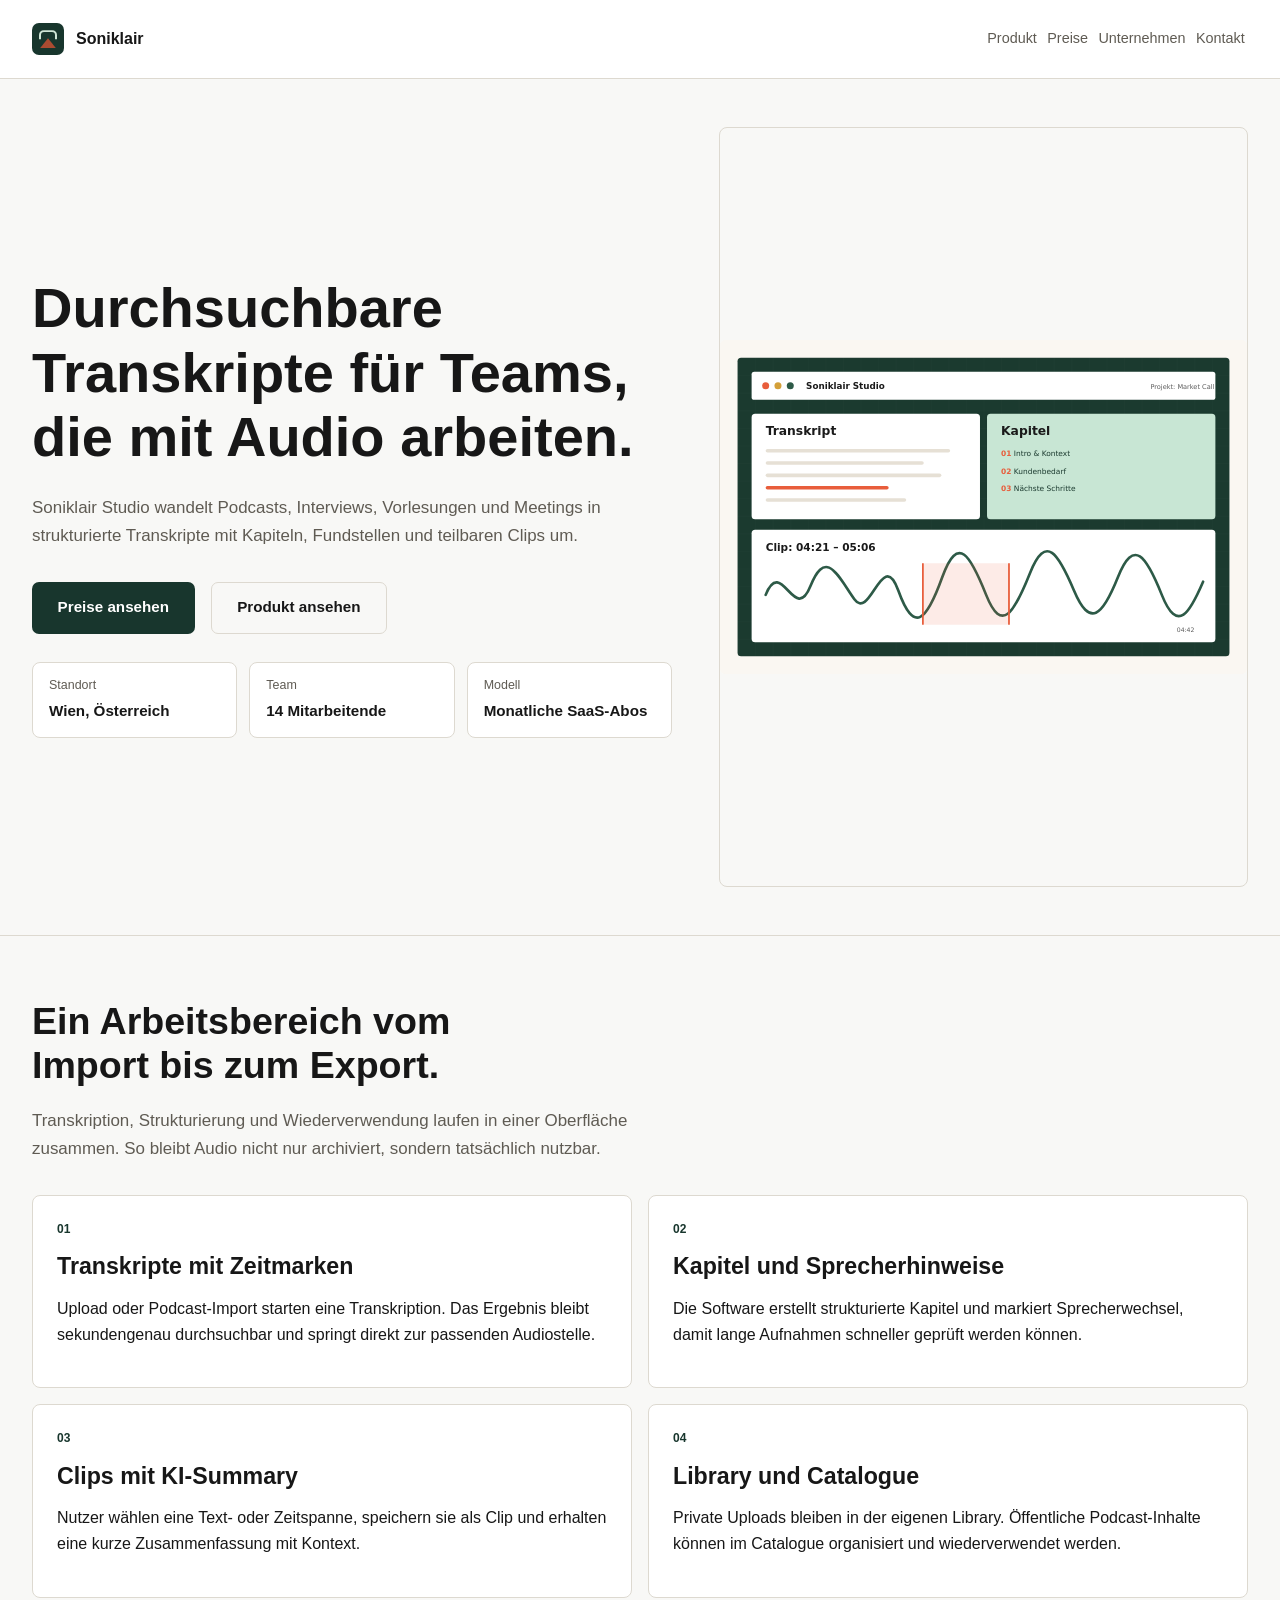
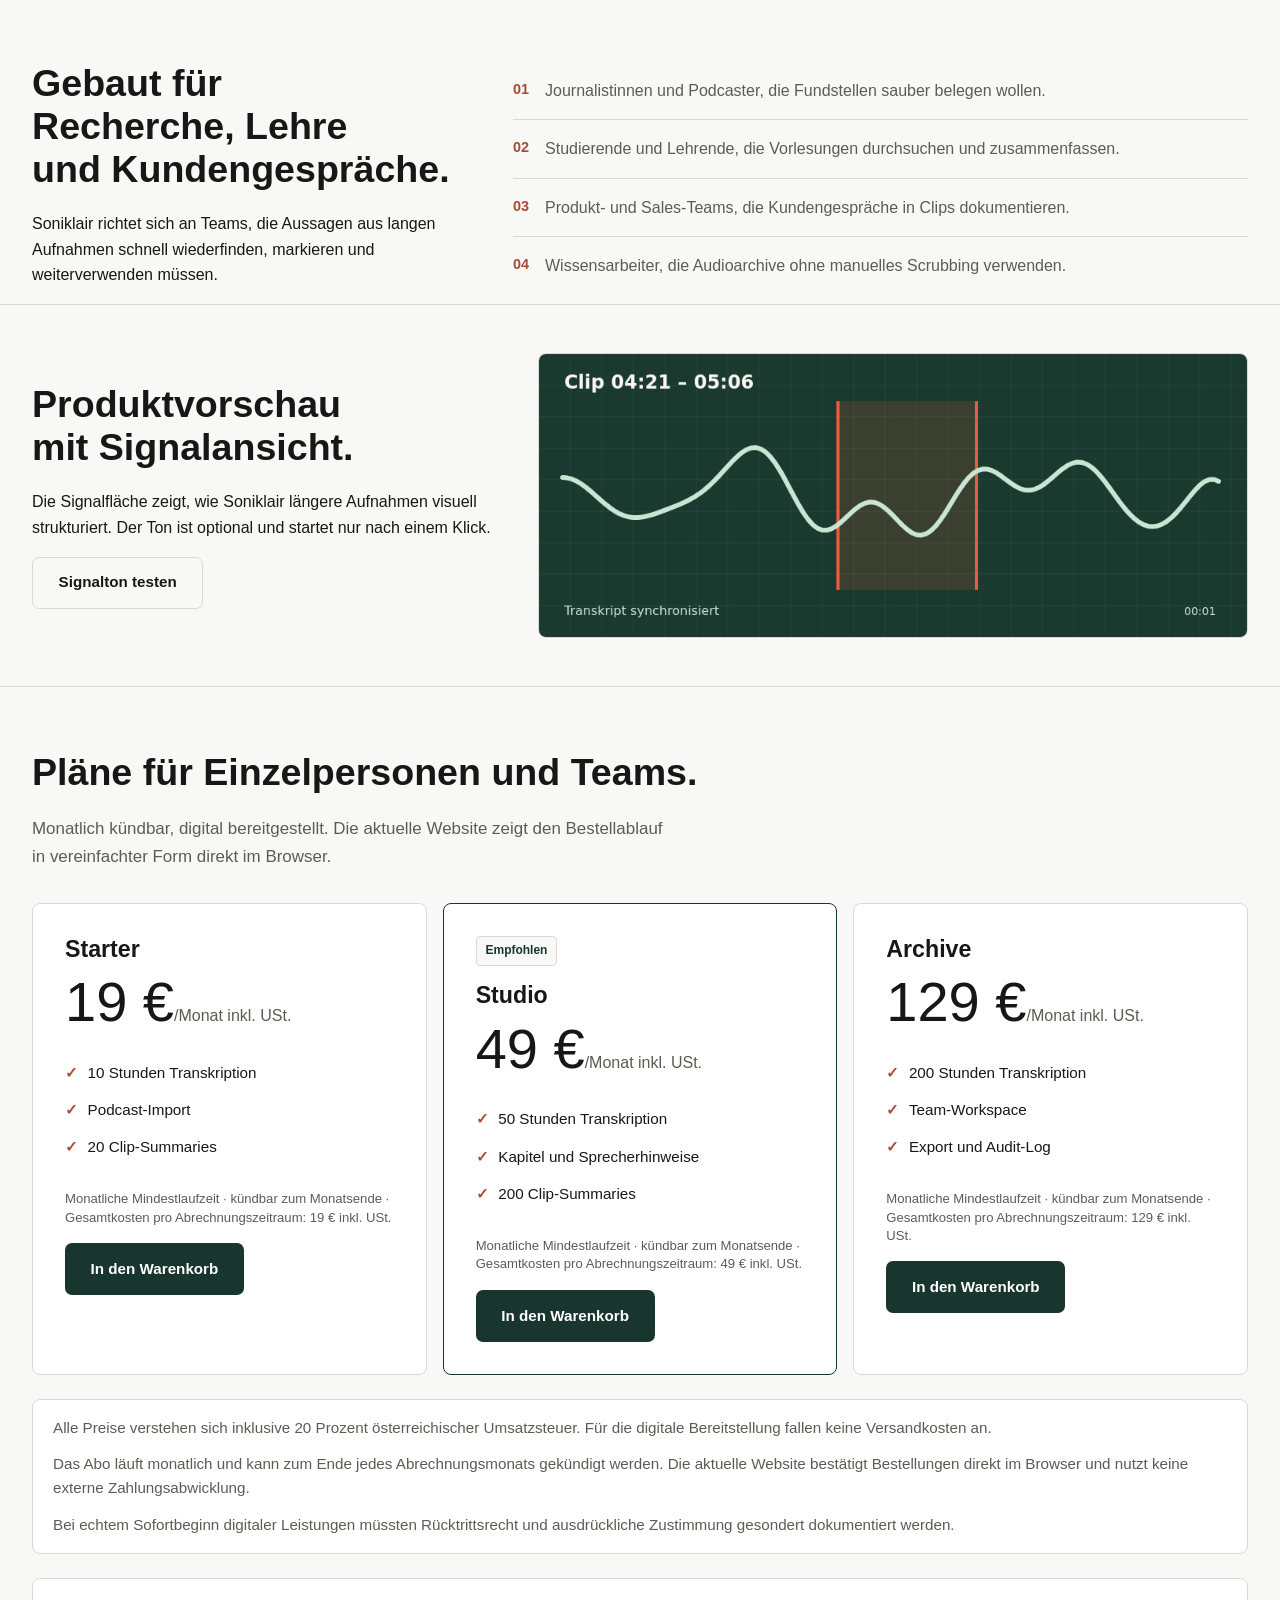
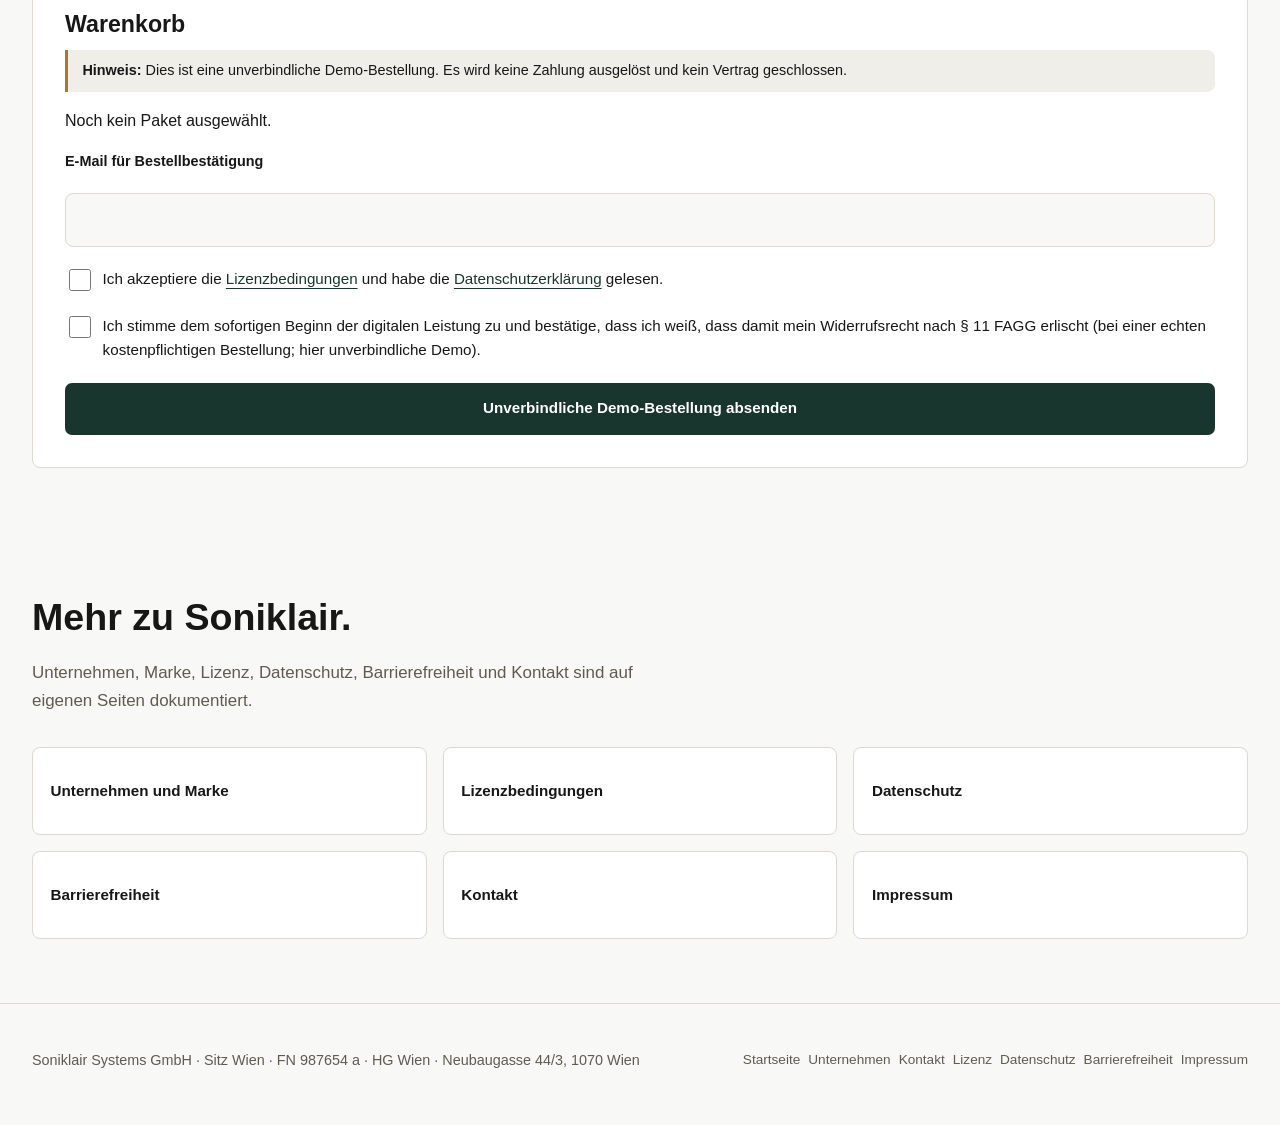
==== commit 28f60e7b: "persist plan selection and cookie prefs" ====
--- a/index.html
+++ b/index.html
@@ -6,6 +6,7 @@
     <title>Soniklair Studio | Audio-Intelligence SaaS aus Wien</title>
     <meta name="description" content="Soniklair Studio transkribiert Podcasts, Meetings und Vorlesungen, erzeugt Kapitel und macht Clips teilbar.">
     <link rel="stylesheet" href="styles.css">
+    <link rel="icon" href="assets/favicon.svg" type="image/svg+xml">
   </head>
   <body data-page="home">
     <header class="site-header">
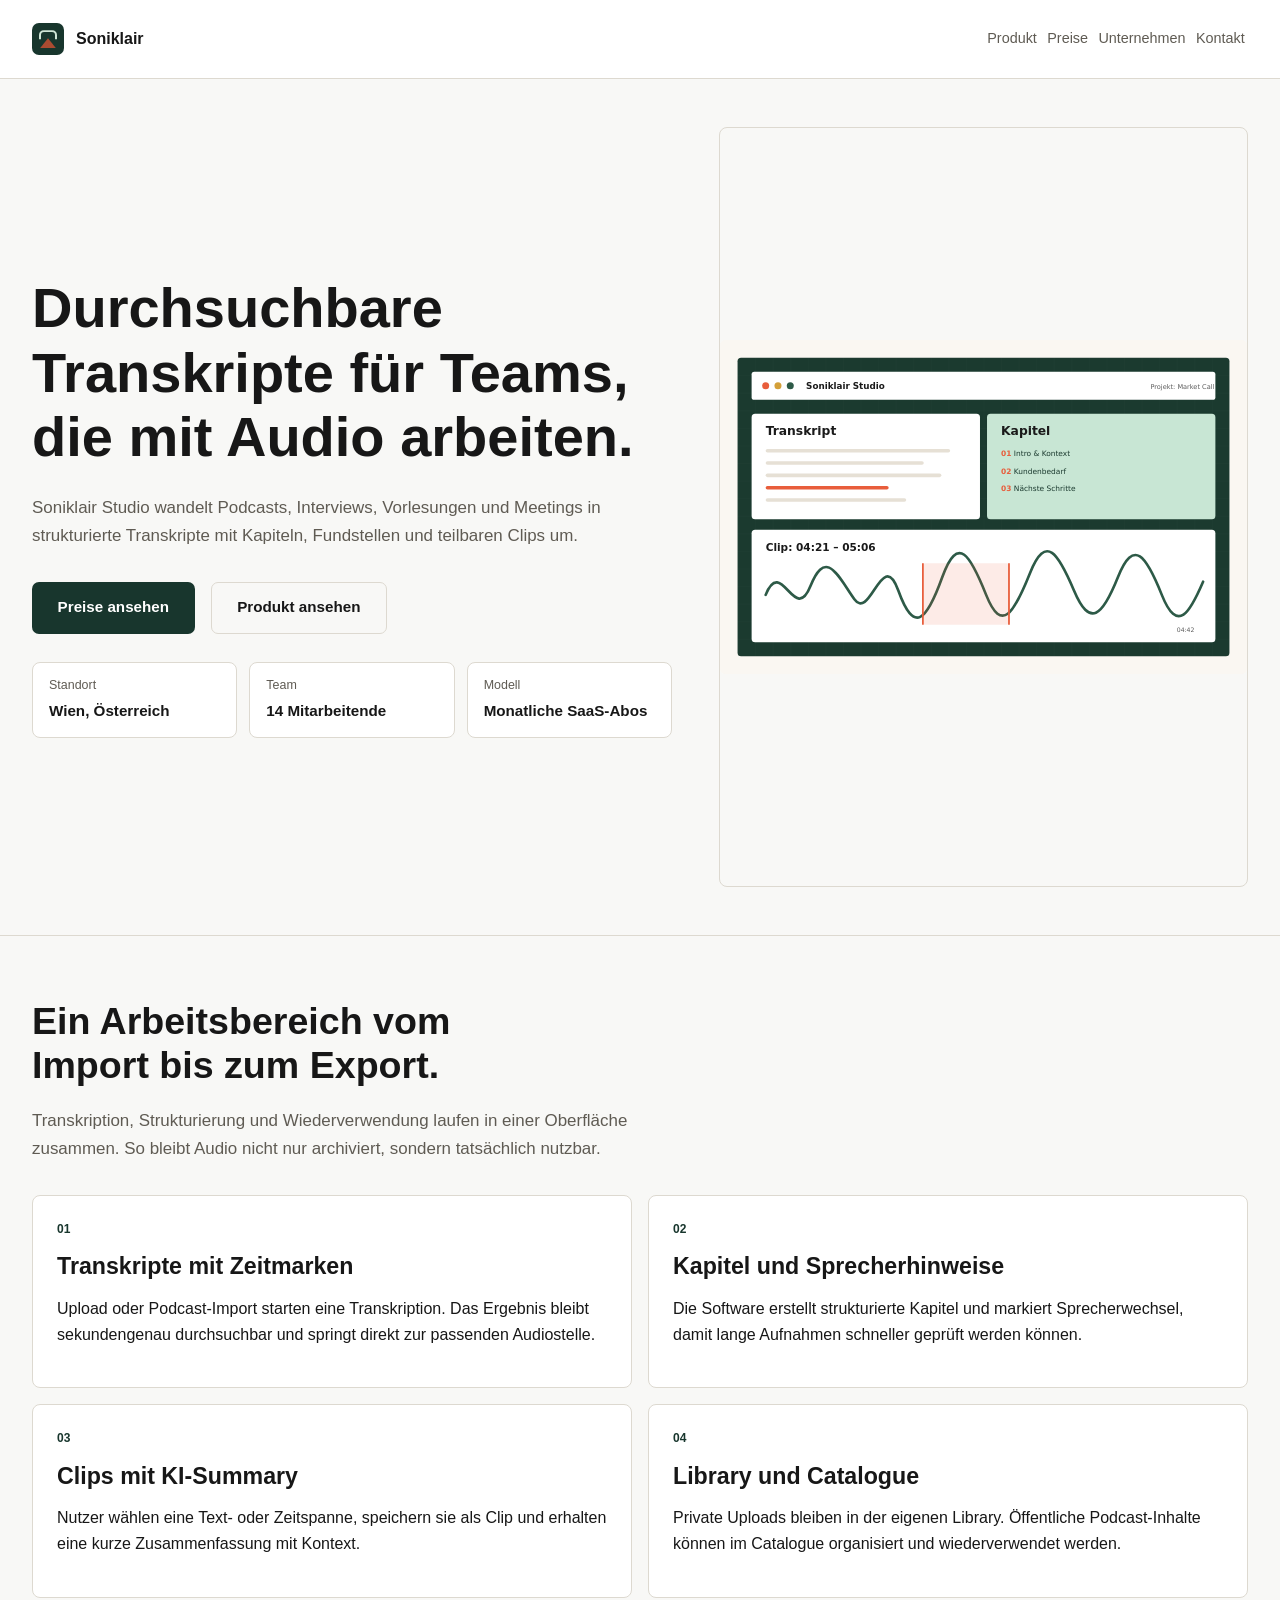
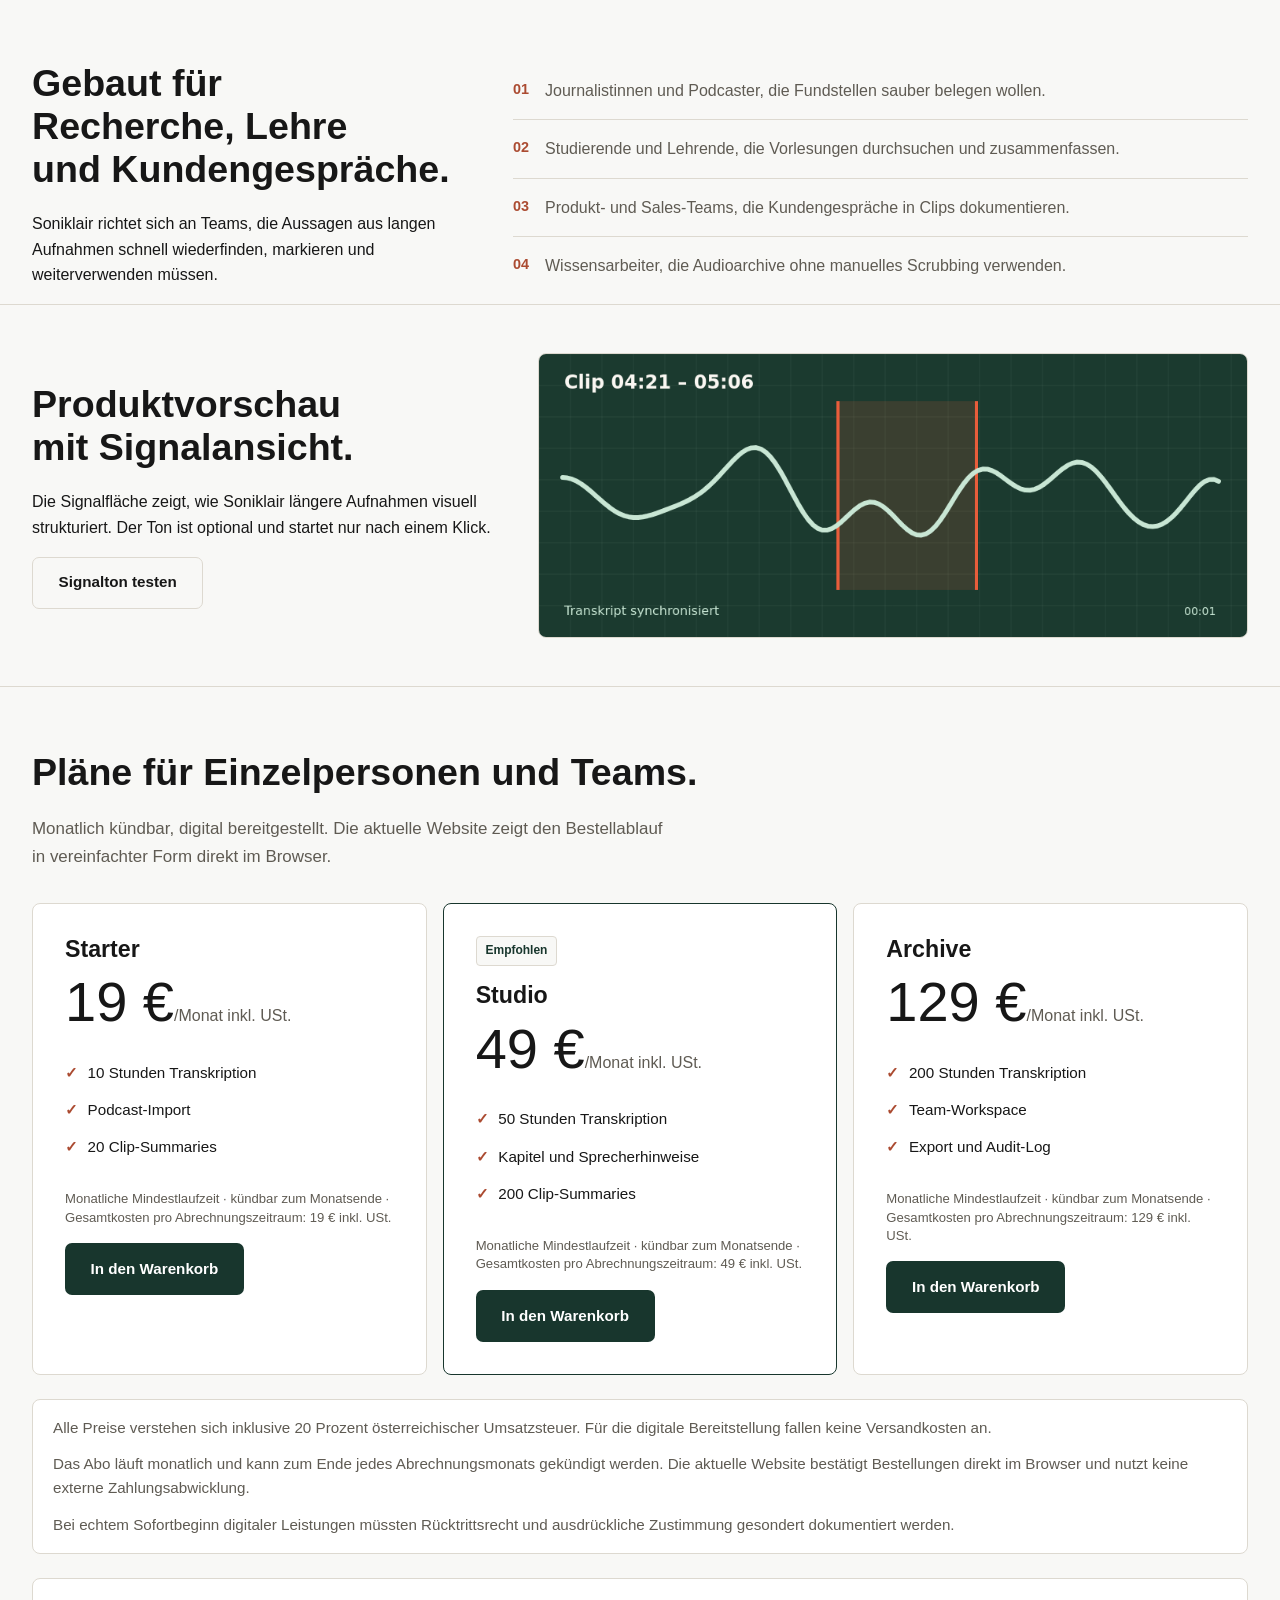
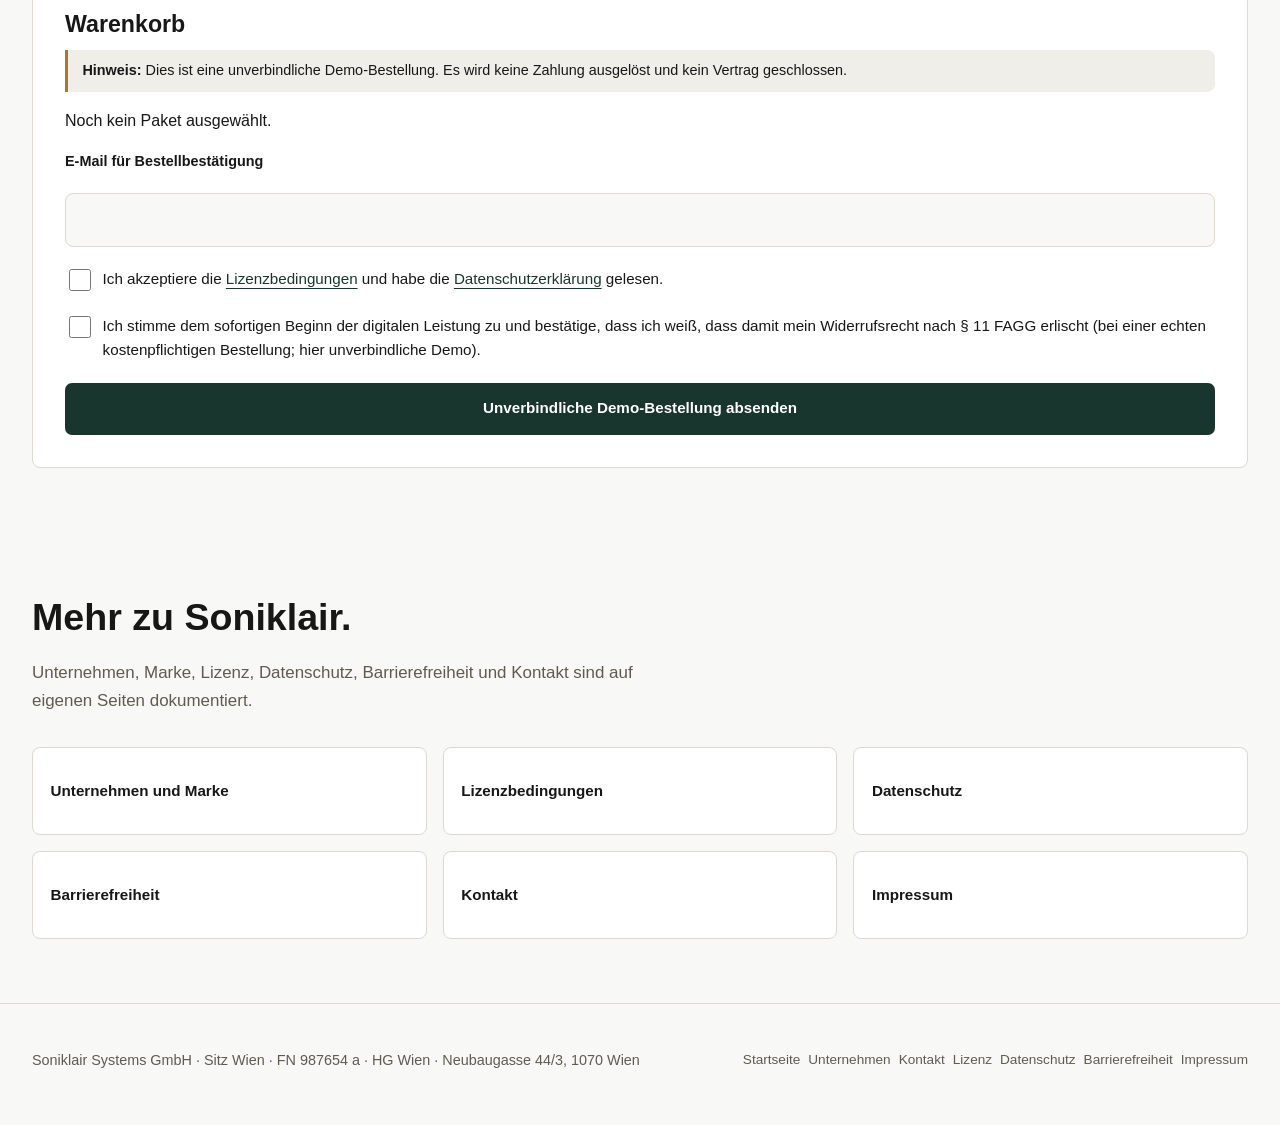
==== commit da199318: "a11y pass" ====
--- a/index.html
+++ b/index.html
@@ -9,12 +9,13 @@
     <link rel="icon" href="assets/favicon.svg" type="image/svg+xml">
   </head>
   <body data-page="home">
+    <a class="skip-link" href="#main">Zum Inhalt springen</a>
     <header class="site-header">
-      <nav class="nav">
-        <a class="brand" href="index.html">
-          <span class="brand-mark"></span>Soniklair
+      <nav class="nav" aria-label="Hauptnavigation">
+        <a class="brand" href="index.html" aria-label="Soniklair Startseite">
+          <span class="brand-mark" aria-hidden="true"></span>Soniklair
         </a>
-        <button class="nav-toggle" type="button">Menü</button>
+        <button class="nav-toggle" type="button" aria-expanded="false" aria-controls="nav-links">Menü</button>
         <div class="nav-links" id="nav-links">
           <a href="index.html#produkt">Produkt</a>
           <a href="index.html#shop">Preise</a>
@@ -29,11 +30,11 @@
         <div class="hero-copy">
           <h1>Durchsuchbare Transkripte für Teams, die mit Audio arbeiten.</h1>
           <p class="lead">Soniklair Studio wandelt Podcasts, Interviews, Vorlesungen und Meetings in strukturierte Transkripte mit Kapiteln, Fundstellen und teilbaren Clips um.</p>
-          <div class="hero-actions">
+          <div class="hero-actions" aria-label="Produktaktionen">
             <a class="button primary" href="#shop">Preise ansehen</a>
             <a class="button secondary" href="#preview">Produkt ansehen</a>
           </div>
-          <ul class="hero-meta">
+          <ul class="hero-meta" aria-label="Unternehmensdaten">
             <li><span>Standort</span>Wien, Österreich</li>
             <li><span>Team</span>14 Mitarbeitende</li>
             <li><span>Modell</span>Monatliche SaaS-Abos</li>
@@ -44,7 +45,7 @@
         </figure>
       </section>
 
-      <section class="band product" id="produkt">
+      <section class="band product" id="produkt" aria-labelledby="produkt-title">
         <div class="section-heading">
           <h2 id="produkt-title">Ein Arbeitsbereich vom Import bis zum Export.</h2>
           <p class="lead">Transkription, Strukturierung und Wiederverwendung laufen in einer Oberfläche zusammen. So bleibt Audio nicht nur archiviert, sondern tatsächlich nutzbar.</p>
@@ -73,7 +74,7 @@
         </div>
       </section>
 
-      <section class="band proof">
+      <section class="band proof" aria-labelledby="proof-title">
         <div>
           <h2 id="proof-title">Gebaut für Recherche, Lehre und Kundengespräche.</h2>
           <p>Soniklair richtet sich an Teams, die Aussagen aus langen Aufnahmen schnell wiederfinden, markieren und weiterverwenden müssen.</p>
@@ -86,16 +87,16 @@
         </ul>
       </section>
 
-      <section class="band media-panel">
+      <section class="band media-panel" aria-labelledby="signal-title">
         <div>
           <h2 id="signal-title">Produktvorschau mit Signalansicht.</h2>
           <p>Die Signalfläche zeigt, wie Soniklair längere Aufnahmen visuell strukturiert. Der Ton ist optional und startet nur nach einem Klick.</p>
           <button class="button secondary" id="play-sound" type="button">Signalton testen</button>
         </div>
-        <canvas id="signal-canvas" width="900" height="360"></canvas>
-      </section>
-
-      <section class="band shop" id="shop">
+        <canvas id="signal-canvas" width="900" height="360" role="img" aria-label="Animierte Audiowellenform als Produktvisualisierung"></canvas>
+      </section>
+
+      <section class="band shop" id="shop" aria-labelledby="shop-title">
         <div class="section-heading">
           <h2 id="shop-title">Pläne für Einzelpersonen und Teams.</h2>
           <p class="lead">Monatlich kündbar, digital bereitgestellt. Die aktuelle Website zeigt den Bestellablauf in vereinfachter Form direkt im Browser.</p>
@@ -136,19 +137,19 @@
             <button class="button primary add-plan" type="button">In den Warenkorb</button>
           </article>
         </div>
-        <div class="shop-legal-note">
+        <div class="shop-legal-note" aria-label="Bestellinformationen">
           <p>Alle Preise verstehen sich inklusive 20 Prozent österreichischer Umsatzsteuer. Für die digitale Bereitstellung fallen keine Versandkosten an.</p>
           <p>Das Abo läuft monatlich und kann zum Ende jedes Abrechnungsmonats gekündigt werden. Die aktuelle Website bestätigt Bestellungen direkt im Browser und nutzt keine externe Zahlungsabwicklung.</p>
           <p>Bei echtem Sofortbeginn digitaler Leistungen müssten Rücktrittsrecht und ausdrückliche Zustimmung gesondert dokumentiert werden.</p>
         </div>
-        <aside class="checkout">
+        <aside class="checkout" aria-live="polite">
           <h3>Warenkorb</h3>
           <p class="checkout-demo-notice"><strong>Hinweis:</strong> Dies ist eine unverbindliche Demo-Bestellung. Es wird keine Zahlung ausgelöst und kein Vertrag geschlossen.</p>
-          <p id="cart-state">Noch kein Paket ausgewählt.</p>
+          <p id="cart-state" role="status">Noch kein Paket ausgewählt.</p>
           <form class="checkout-form" id="checkout-form">
             <label for="email">E-Mail für Bestellbestätigung</label>
             <input id="email" name="email" type="email" autocomplete="email" required>
-            <div class="order-summary" id="order-summary" hidden>
+            <div class="order-summary" id="order-summary" hidden aria-label="Bestellzusammenfassung">
               <p class="order-summary-title">Bestellzusammenfassung</p>
               <ul class="order-summary-list">
                 <li>Paket: <strong id="summary-plan">–</strong></li>
@@ -169,11 +170,11 @@
             </label>
             <button class="button primary" type="submit">Unverbindliche Demo-Bestellung absenden</button>
           </form>
-          <p class="form-message" id="order-message"></p>
+          <p class="form-message" id="order-message" role="status"></p>
         </aside>
       </section>
 
-      <section class="band compliance">
+      <section class="band compliance" aria-labelledby="compliance-title">
         <div class="section-heading">
           <h2 id="compliance-title">Mehr zu Soniklair.</h2>
           <p class="lead">Unternehmen, Marke, Lizenz, Datenschutz, Barrierefreiheit und Kontakt sind auf eigenen Seiten dokumentiert.</p>
@@ -191,7 +192,7 @@
 
     <footer class="site-footer">
       <p>Soniklair Systems GmbH · Sitz Wien · FN 987654 a · HG Wien · Neubaugasse 44/3, 1070 Wien</p>
-      <nav>
+      <nav aria-label="Footer Navigation">
         <a href="index.html">Startseite</a>
         <a href="about.html">Unternehmen</a>
         <a href="contact.html">Kontakt</a>
--- a/styles.css
+++ b/styles.css
@@ -28,6 +28,10 @@
   scroll-behavior: smooth;
 }
 
+@media (prefers-reduced-motion: reduce) {
+  html { scroll-behavior: auto; }
+}
+
 body {
   margin: 0;
   background: var(--paper);
@@ -54,6 +58,30 @@
 a:hover {
   color: var(--coral);
   text-decoration-color: var(--coral);
+}
+
+:focus-visible {
+  outline: 3px solid var(--focus);
+  outline-offset: 4px;
+}
+
+.skip-link {
+  position: fixed;
+  top: 16px;
+  left: 16px;
+  z-index: 100;
+  transform: translateY(-200%);
+  background: var(--ink);
+  color: white;
+  padding: 0.8rem 1.2rem;
+  border-radius: 4px;
+  font-weight: 600;
+  text-decoration: none;
+  transition: transform 0.15s ease;
+}
+
+.skip-link:focus {
+  transform: translateY(0);
 }
 
 .site-header {
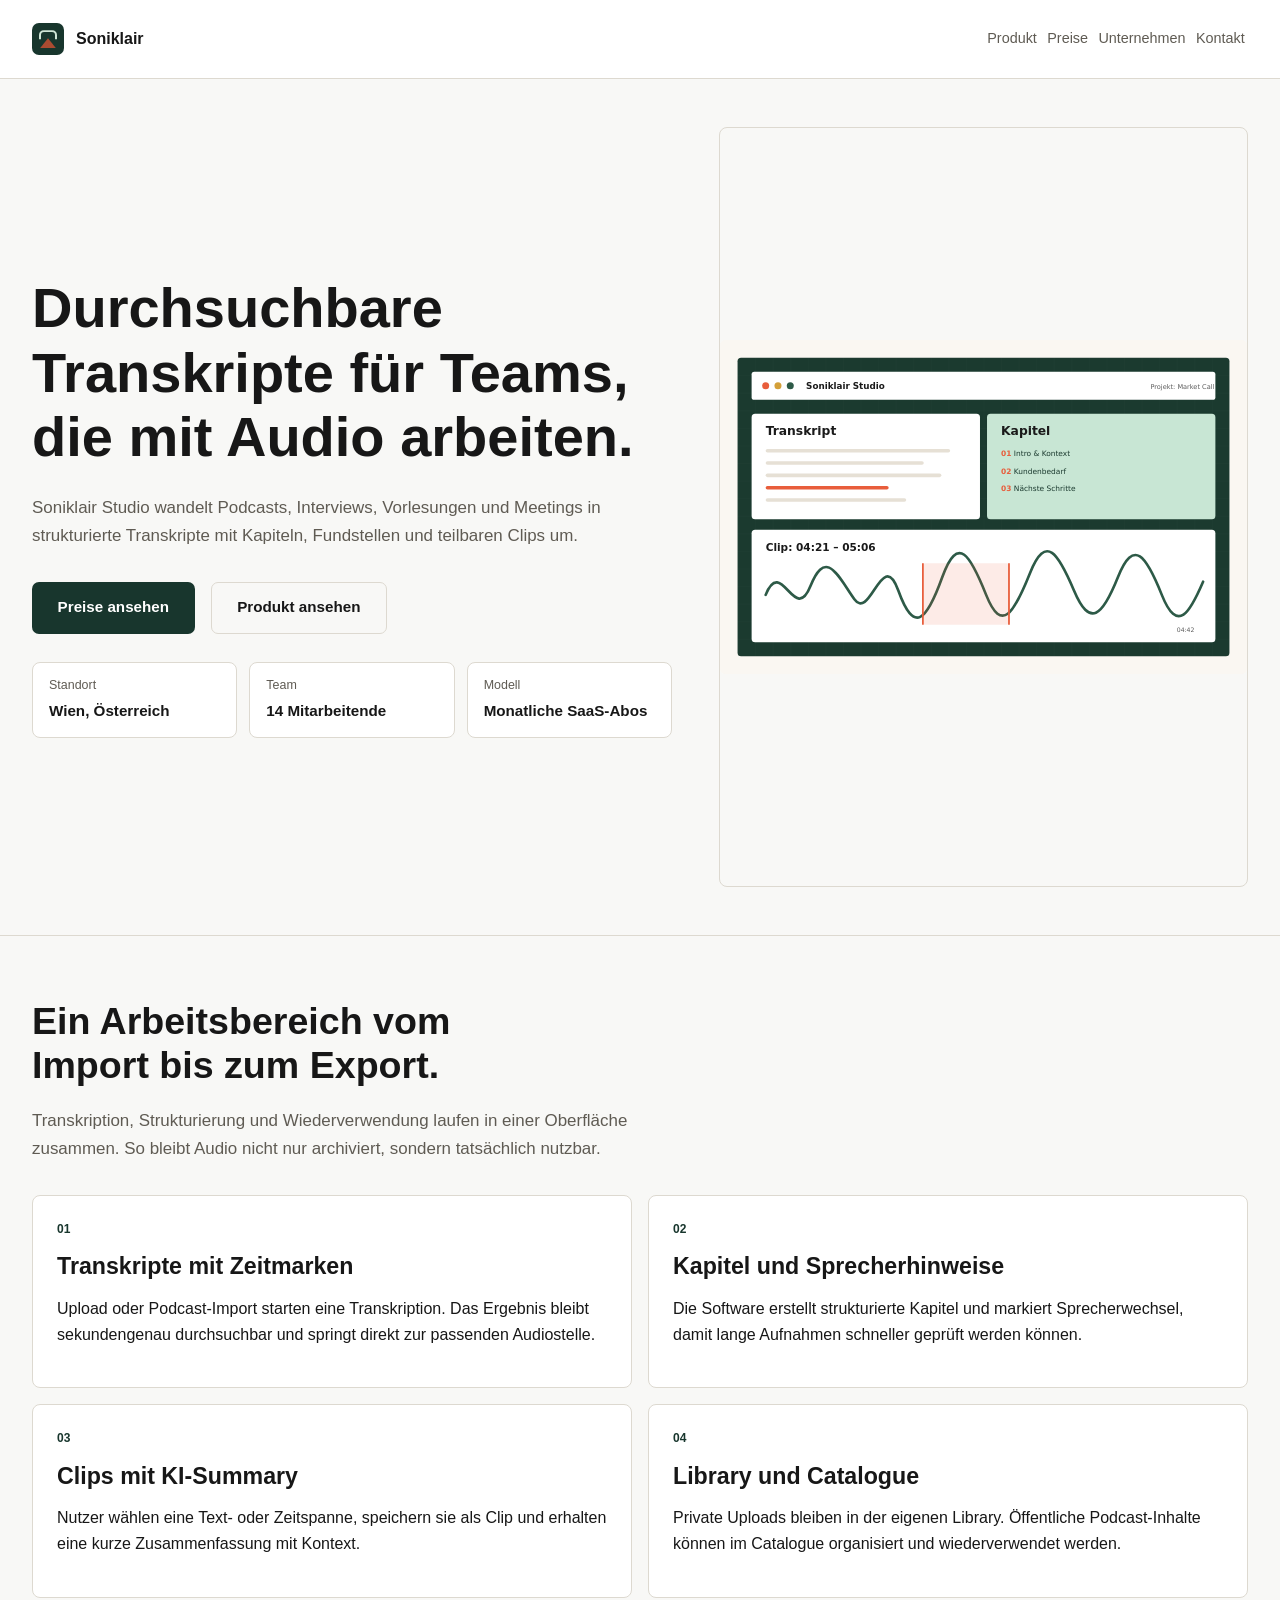
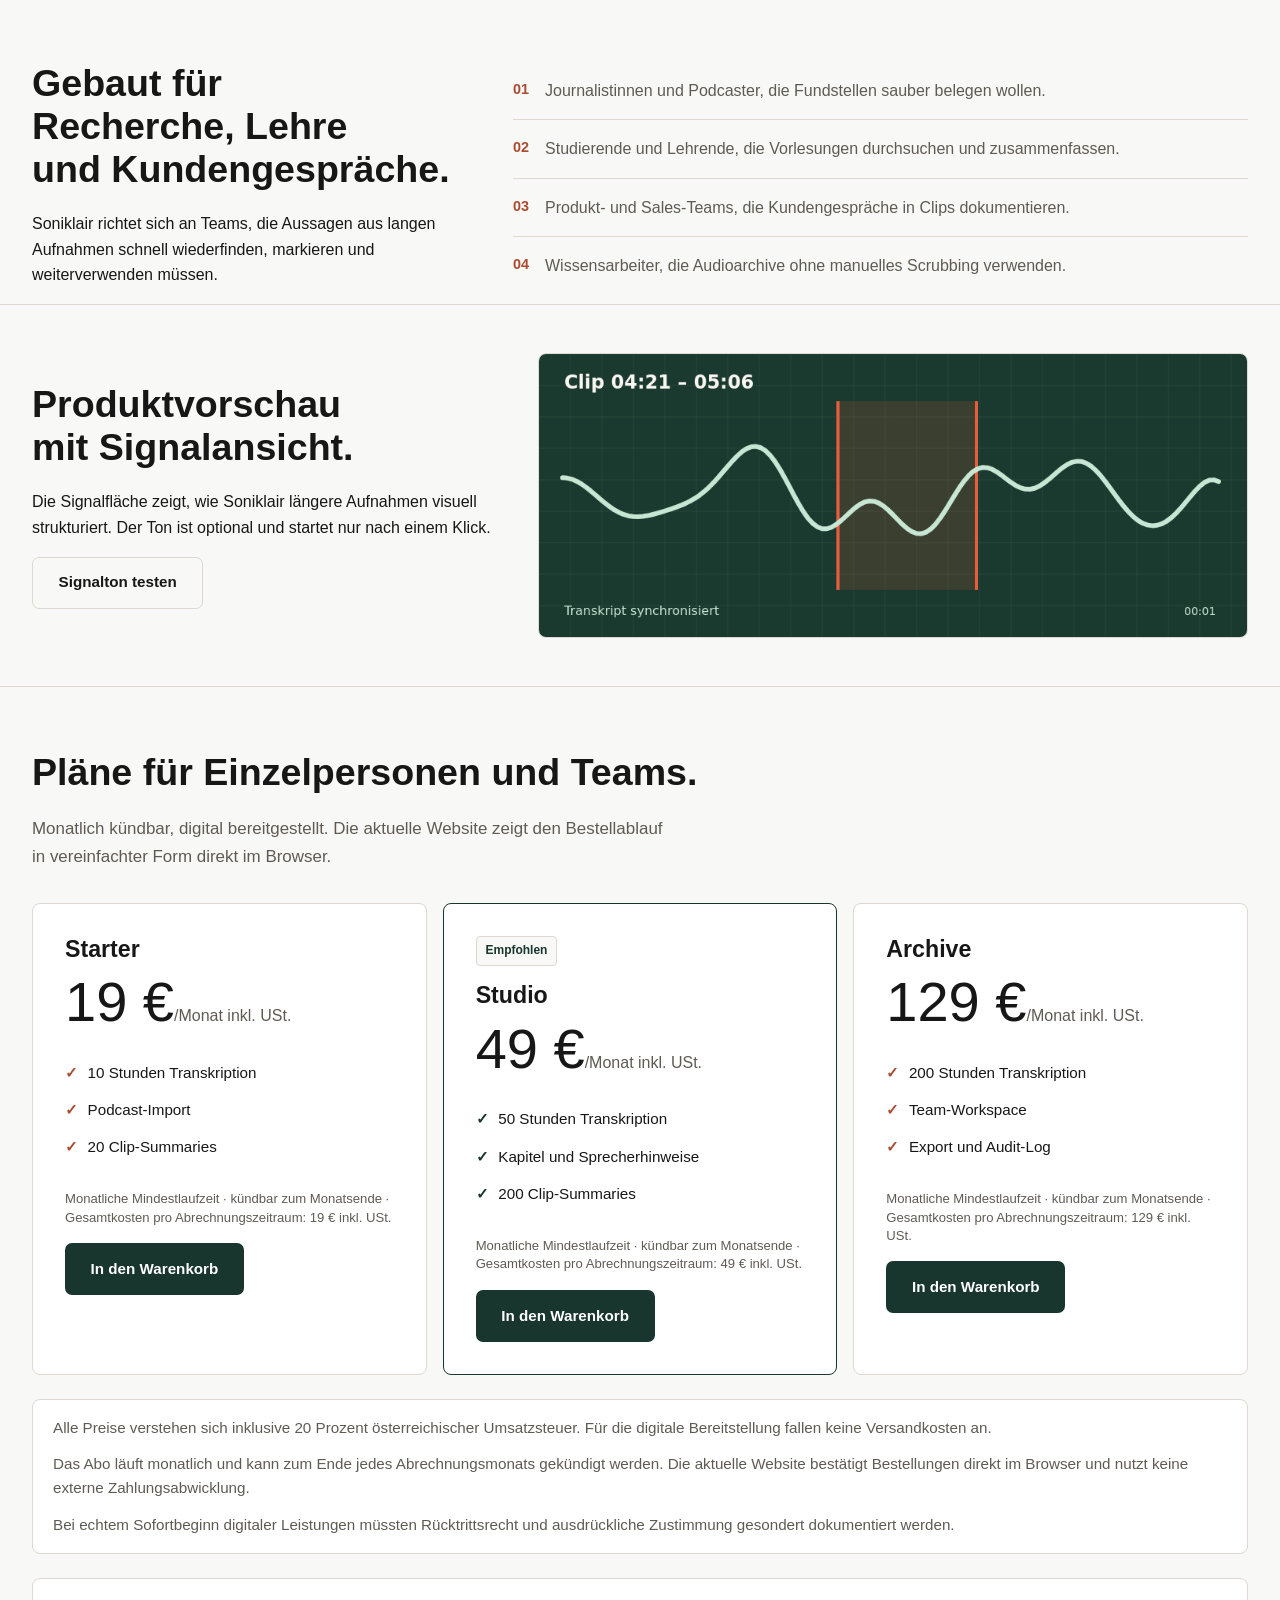
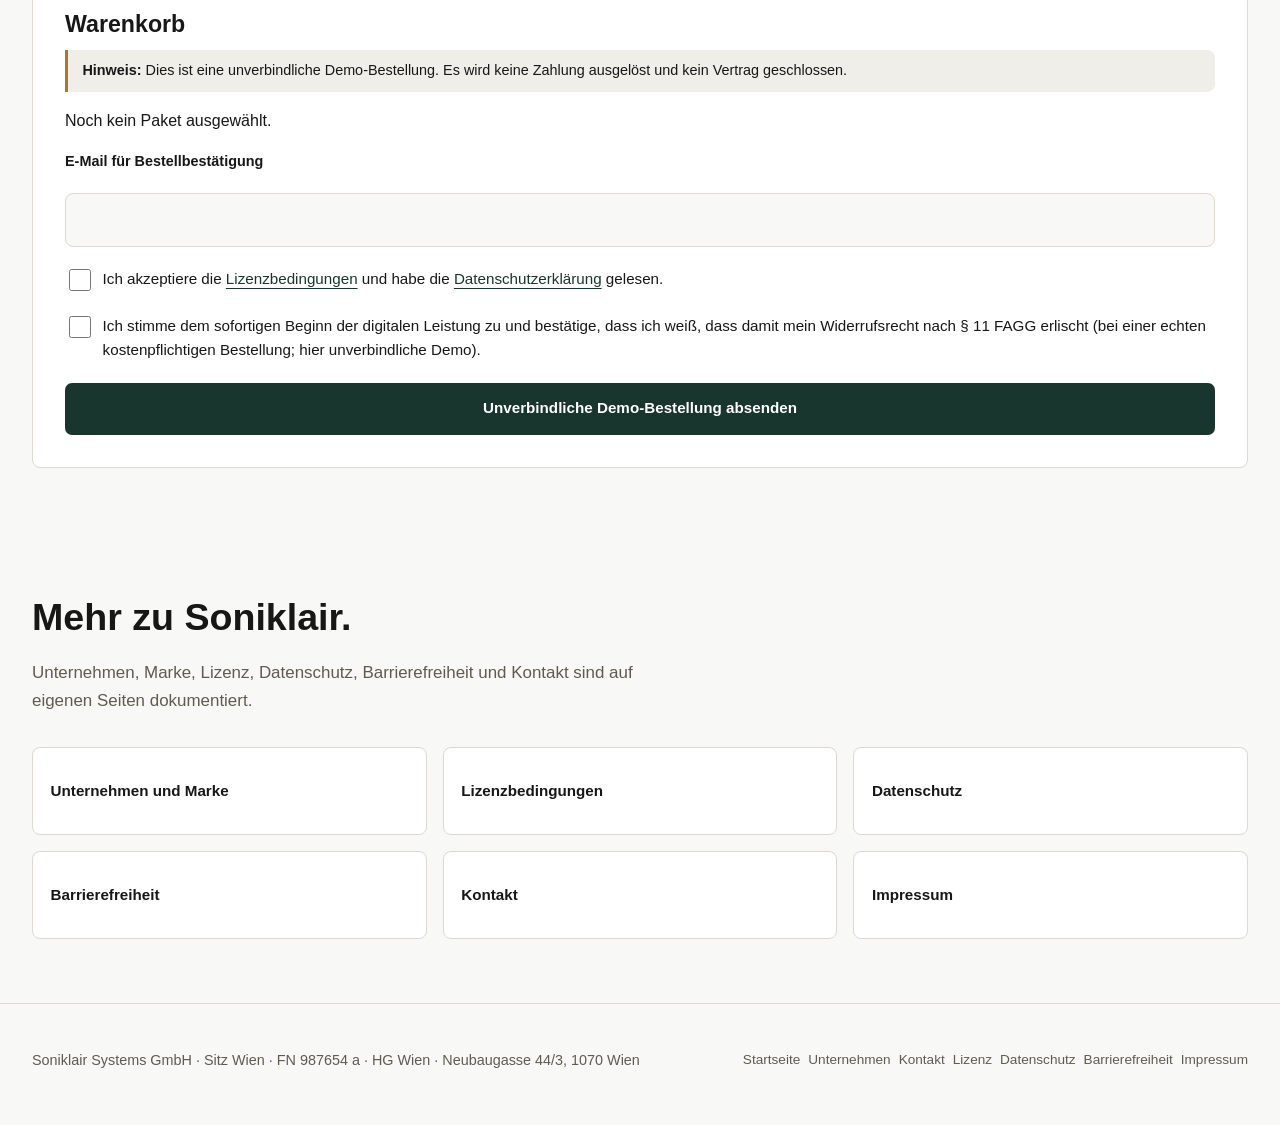
==== commit d16943fe: "fix contrast issues in checkout" ====
--- a/index.html
+++ b/index.html
@@ -142,8 +142,8 @@
           <p>Das Abo läuft monatlich und kann zum Ende jedes Abrechnungsmonats gekündigt werden. Die aktuelle Website bestätigt Bestellungen direkt im Browser und nutzt keine externe Zahlungsabwicklung.</p>
           <p>Bei echtem Sofortbeginn digitaler Leistungen müssten Rücktrittsrecht und ausdrückliche Zustimmung gesondert dokumentiert werden.</p>
         </div>
-        <aside class="checkout" aria-live="polite">
-          <h3>Warenkorb</h3>
+        <section class="checkout" aria-labelledby="checkout-title" aria-live="polite">
+          <h3 id="checkout-title">Warenkorb</h3>
           <p class="checkout-demo-notice"><strong>Hinweis:</strong> Dies ist eine unverbindliche Demo-Bestellung. Es wird keine Zahlung ausgelöst und kein Vertrag geschlossen.</p>
           <p id="cart-state" role="status">Noch kein Paket ausgewählt.</p>
           <form class="checkout-form" id="checkout-form">
@@ -171,7 +171,7 @@
             <button class="button primary" type="submit">Unverbindliche Demo-Bestellung absenden</button>
           </form>
           <p class="form-message" id="order-message" role="status"></p>
-        </aside>
+        </section>
       </section>
 
       <section class="band compliance" aria-labelledby="compliance-title">
--- a/styles.css
+++ b/styles.css
@@ -515,6 +515,10 @@
   font-weight: 700;
 }
 
+.price-card.recommended li::before {
+  color: var(--forest);
+}
+
 .price-term {
   margin: 0 0 1rem;
   color: var(--muted);
